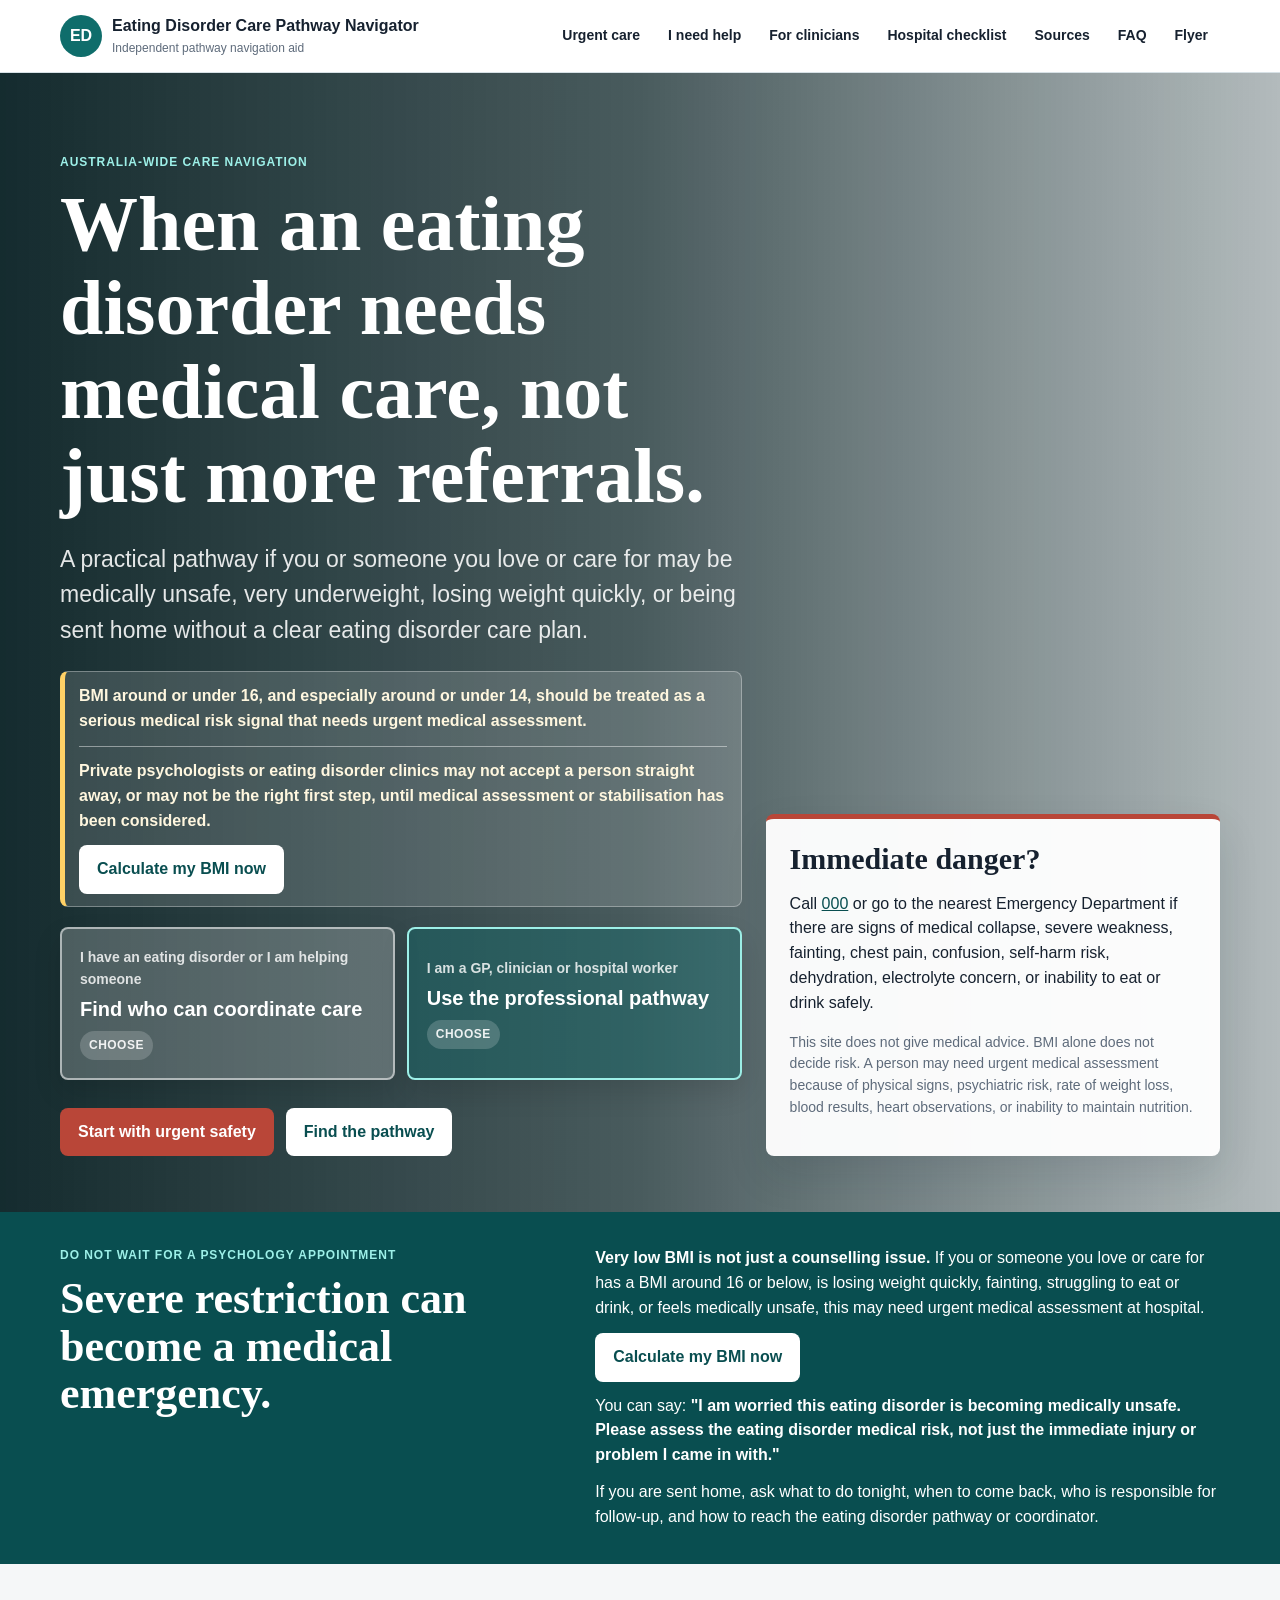
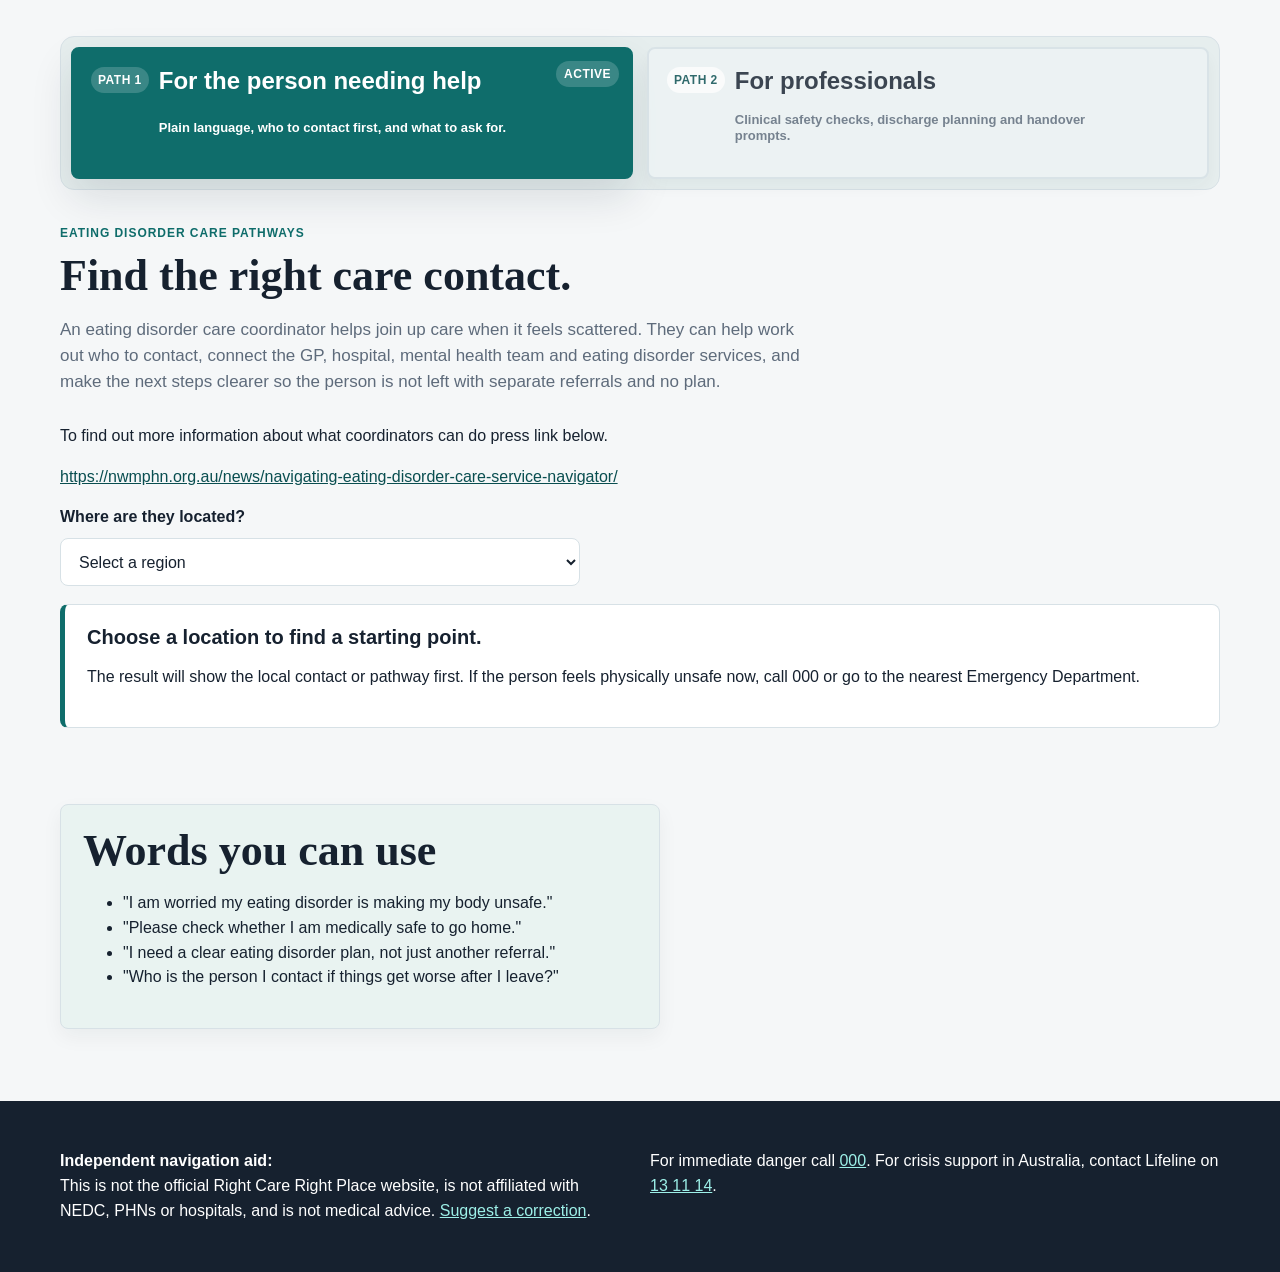
==== index.html @ 2f369f8d "Add coordinator information link" ====
<!doctype html>
<html lang="en-AU">
<head>
  <meta charset="utf-8">
  <meta name="viewport" content="width=device-width, initial-scale=1">
  <title>Eating Disorder Care Pathway Navigator</title>
  <meta name="description" content="Independent Australian pathway navigation for eating disorder presentations where medical or hospital-level assessment may be needed.">
  <link rel="stylesheet" href="styles.css">
</head>
<body>
  <a class="skip-link" href="#main">Skip to content</a>
  <header class="site-header">
    <div class="wrap nav-wrap">
      <a class="brand" href="#top" aria-label="Eating Disorder Care Pathway Navigator home">
        <span class="brand-mark">ED</span>
        <span><strong>Eating Disorder Care Pathway Navigator</strong><small>Independent pathway navigation aid</small></span>
      </a>
      <nav aria-label="Main navigation">
        <a href="#urgent">Urgent care</a>
        <a href="#people-panel">I need help</a>
        <a href="#professionals-panel">For clinicians</a>
        <a href="#hospital">Hospital checklist</a>
        <a href="#sources">Sources</a>
        <a href="faq.html">FAQ</a>
        <a href="flyer.html">Flyer</a>
      </nav>
    </div>
  </header>

  <main id="main">
    <section class="hero" id="top">
      <div class="hero-media" role="img" aria-label="A quiet hospital corridor and care pathway"></div>
      <div class="wrap hero-grid">
        <div class="hero-copy">
          <p class="eyebrow">Australia-wide care navigation</p>
          <h1>When an eating disorder needs medical care, not just more referrals.</h1>
          <p class="lead">A practical pathway if you or someone you love or care for may be medically unsafe, very underweight, losing weight quickly, or being sent home without a clear eating disorder care plan.</p>
          <div class="risk-note">
            <p>BMI around or under 16, and especially around or under 14, should be treated as a serious medical risk signal that needs urgent medical assessment.</p>
            <p class="risk-note-detail">Private psychologists or eating disorder clinics may not accept a person straight away, or may not be the right first step, until medical assessment or stabilisation has been considered.</p>
            <a class="button secondary bmi-button" href="https://www.healthdirect.gov.au/bmi-calculator" target="_blank" rel="noopener noreferrer">Calculate my BMI now</a>
          </div>
          <div class="entry-points" aria-label="Choose your pathway">
            <a class="entry-card" href="#people-panel">
              <span>I have an eating disorder or I am helping someone</span>
              <strong>Find who can coordinate care</strong>
            </a>
            <a class="entry-card clinical" href="#professionals-panel">
              <span>I am a GP, clinician or hospital worker</span>
              <strong>Use the professional pathway</strong>
            </a>
          </div>
          <div class="hero-actions">
            <a class="button danger" href="#urgent">Start with urgent safety</a>
            <a class="button secondary" href="#pathways">Find the pathway</a>
          </div>
        </div>
        <aside class="triage-panel" aria-label="Important safety notice">
          <h2>Immediate danger?</h2>
          <p>Call <a href="tel:000">000</a> or go to the nearest Emergency Department if there are signs of medical collapse, severe weakness, fainting, chest pain, confusion, self-harm risk, dehydration, electrolyte concern, or inability to eat or drink safely.</p>
          <p class="small">This site does not give medical advice. BMI alone does not decide risk. A person may need urgent medical assessment because of physical signs, psychiatric risk, rate of weight loss, blood results, heart observations, or inability to maintain nutrition.</p>
        </aside>
      </div>
    </section>

    <section class="notice-band" id="urgent">
      <div class="wrap notice-grid">
        <div>
          <p class="eyebrow">Do not wait for a psychology appointment</p>
          <h2>Severe restriction can become a medical emergency.</h2>
        </div>
        <div class="notice-list">
          <p><strong>Very low BMI is not just a counselling issue.</strong> If you or someone you love or care for has a BMI around 16 or below, is losing weight quickly, fainting, struggling to eat or drink, or feels medically unsafe, this may need urgent medical assessment at hospital.</p>
          <p><a class="button secondary" href="https://www.healthdirect.gov.au/bmi-calculator" target="_blank" rel="noopener noreferrer">Calculate my BMI now</a></p>
          <p>You can say: <strong>"I am worried this eating disorder is becoming medically unsafe. Please assess the eating disorder medical risk, not just the immediate injury or problem I came in with."</strong></p>
          <p>If you are sent home, ask what to do tonight, when to come back, who is responsible for follow-up, and how to reach the eating disorder pathway or coordinator.</p>
        </div>
      </div>
    </section>

    <section class="section tabbed-care" aria-label="Care pathway views">
      <div class="wrap">
        <div class="care-tabs" role="tablist" aria-label="Care pathway audience">
          <button class="tab-button" id="people-tab" type="button" role="tab" aria-selected="true" aria-controls="people-panel" data-tab-target="people-panel">
            <span>Path 1</span>
            <strong>For the person needing help</strong>
            <small>Plain language, who to contact first, and what to ask for.</small>
          </button>
          <button class="tab-button" id="professionals-tab" type="button" role="tab" aria-selected="false" aria-controls="professionals-panel" data-tab-target="professionals-panel" tabindex="-1">
            <span>Path 2</span>
            <strong>For professionals</strong>
            <small>Clinical safety checks, discharge planning and handover prompts.</small>
          </button>
        </div>

        <div class="tab-panel" id="people-panel" role="tabpanel" aria-labelledby="people-tab">
          <section class="tab-section" id="pathways">
            <div class="section-head">
              <p class="eyebrow">Eating disorder care pathways</p>
              <h2>Find the right care contact.</h2>
              <p>An eating disorder care coordinator helps join up care when it feels scattered. They can help work out who to contact, connect the GP, hospital, mental health team and eating disorder services, and make the next steps clearer so the person is not left with separate referrals and no plan.</p>
            </div>

            <p>To find out more information about what coordinators can do press link below.</p>
            <p><a href="https://nwmphn.org.au/news/navigating-eating-disorder-care-service-navigator/" target="_blank" rel="noopener noreferrer">https://nwmphn.org.au/news/navigating-eating-disorder-care-service-navigator/</a></p>

            <div class="selector" aria-label="Regional pathway selector">
              <label for="region">Where are they located?</label>
              <select id="region">
                <option value="default">Select a region</option>
                <option value="sa">Adelaide PHN / South Australia</option>
                <option value="vic">North Western Melbourne / Victoria</option>
                <option value="nt">Northern Territory: Top End or Central Australia</option>
                <option value="qld">Western Queensland</option>
                <option value="other">Elsewhere in Australia</option>
              </select>
            </div>

            <div class="pathway-card" id="pathwayResult" aria-live="polite">
              <h3>Start with location, then match care intensity.</h3>
              <p>Select a region to show the most relevant official pathway source and escalation prompts.</p>
            </div>

          </section>

          <section class="tab-section">
            <div class="tools-grid people-guidance">
              <article class="tool soft">
                <h2>Words you can use</h2>
                <ul>
                  <li>"I am worried my eating disorder is making my body unsafe."</li>
                  <li>"Please check whether I am medically safe to go home."</li>
                  <li>"I need a clear eating disorder plan, not just another referral."</li>
                  <li>"Who is the person I contact if things get worse after I leave?"</li>
                </ul>
              </article>
            </div>
          </section>
        </div>

        <div class="tab-panel" id="professionals-panel" role="tabpanel" aria-labelledby="professionals-tab" hidden>
          <section class="tab-section professional-steps" aria-labelledby="professional-steps-heading">
            <div class="section-head">
              <p class="eyebrow">Professional pathway</p>
              <h2 id="professional-steps-heading">Four checks before the person leaves care.</h2>
            </div>
            <div class="cards four step-cards">
              <article class="card">
                <span class="step">1</span>
                <h3>Medical safety assessment</h3>
                <p>Assess eating disorder medical risk directly, including observations, weight trajectory, intake, purging, hydration, bloods and ECG where clinically indicated.</p>
              </article>
              <article class="card">
                <span class="step">2</span>
                <h3>Care coordination responsibility</h3>
                <p>Identify the clinician, service or coordinator responsible for the next step, and document how the GP, hospital, mental health and specialist teams connect.</p>
              </article>
              <article class="card">
                <span class="step">3</span>
                <h3>Discharge planning</h3>
                <p>Confirm the written plan covers nutrition, refeeding risk, follow-up timing, responsible contacts and clear return-to-ED instructions.</p>
              </article>
              <article class="card">
                <span class="step">4</span>
                <h3>Professional escalation</h3>
                <p>Escalate through ED, medical registrar, specialist eating disorder service, local RCRP coordinator or senior clinical review if risk is unresolved.</p>
              </article>
            </div>
          </section>

          <section class="tab-section alt" id="hospital">
            <div class="split">
              <div>
                <p class="eyebrow">Clinical safety checklist</p>
                <h2>Before discharge or handover.</h2>
                <p>Use this professional view to check that eating disorder medical risk has been considered, a responsible clinician or service is identified, and the person has clear escalation instructions if they deteriorate.</p>
              </div>
              <div class="checklist">
                <label><input type="checkbox"> Has medical instability from the eating disorder been assessed, not just the presenting injury?</label>
                <label><input type="checkbox"> Were weight history, rate of weight loss, intake, purging, exercise, fainting and hydration discussed?</label>
                <label><input type="checkbox"> Were observations, bloods and ECG considered or completed where clinically indicated?</label>
                <label><input type="checkbox"> Is there a documented plan for nutrition, refeeding risk, supervision and follow-up?</label>
                <label><input type="checkbox"> Who is responsible for follow-up in the next 24-72 hours?</label>
                <label><input type="checkbox"> What symptoms mean return to ED immediately?</label>
              </div>
            </div>
          </section>

          <section class="tab-section">
            <div class="tools-grid">
              <article class="tool">
                <h2>Clinician handover card</h2>
                <p>Copy this into notes, referral forms or discharge planning conversations.</p>
                <button class="copy-button" data-copy-target="handover">Copy handover text</button>
                <pre id="handover">Eating disorder medical risk handover:
- Presenting issue:
- Eating disorder diagnosis/query diagnosis:
- Current weight/BMI if known, plus recent weight loss:
- Current intake/fluid intake:
- Purging/laxatives/diuretics/exercise:
- Fainting, chest pain, weakness, confusion, self-harm risk:
- Observations/bloods/ECG completed:
- Nutrition/refeeding risk considered:
- Discharge plan and return-to-ED instructions:
- Next responsible clinician and appointment date:</pre>
              </article>
            </div>
          </section>

          <section class="tab-section states">
            <div class="section-head">
              <p class="eyebrow">Regional starting points</p>
              <h2>Official Right Care Right Place source links.</h2>
            </div>
            <div class="cards region-list">
              <article class="region">
                <h3>Adelaide PHN</h3>
                <p>Service navigation through Adelaide PHN's Right Care Right Place project and Medicare Mental Health Phone Service pathway.</p>
                <a href="https://adelaidephn.com.au/our-work/programs-directory/right-care-right-place-eating-disorder-care-in-my-community-project">Open Adelaide PHN pathway</a>
              </article>
              <article class="region">
                <h3>North Western Melbourne</h3>
                <p>Eating disorder care navigation and professional support through NWMPHN's Right Care Right Place work.</p>
                <a href="https://nwmphn.org.au/for-primary-care/clinical-support/eating-disorders/">Open NWMPHN pathway</a>
              </article>
              <article class="region">
                <h3>Northern Territory</h3>
                <p>NEDC lists Top End and Central Australia contacts under the NT Right Care Right Place implementation. NT contact: Kelly Mowat, Eating Disorder Coordinator, Anglicare NT.</p>
                <p><a href="mailto:kmowat@anglicarent.org.au">kmowat@anglicarent.org.au</a><br><a href="tel:+61499820563">0499 820 563</a></p>
                <a href="https://nedc.com.au/phn/rcrp">Open NEDC RCRP contacts</a>
              </article>
              <article class="region">
                <h3>Western Queensland</h3>
                <p>NEDC lists Western Queensland PHN and Vital Health as part of the pilot implementation.</p>
                <a href="https://nedc.com.au/phn/rcrp">Open NEDC RCRP contacts</a>
              </article>
            </div>
          </section>

          <section class="tab-section" id="coordinators">
            <div class="section-head">
              <p class="eyebrow">Current contacts</p>
              <h2>Coordinator and project contact details.</h2>
            </div>
            <div class="contact-meta" id="contactMeta">Loading coordinator contacts...</div>
            <div class="cards coordinator-list" id="coordinatorContacts" aria-live="polite"></div>
          </section>

          <section class="tab-section alt" id="sources">
            <div class="section-head">
              <p class="eyebrow">Source base</p>
              <h2>Guided by public Australian eating disorder system resources.</h2>
              <p>These links point to public official sources and local clinical services.</p>
            </div>
            <div class="source-list">
              <a href="https://nedc.com.au/phn/rcrp">NEDC — Right Care Right Place</a>
              <a href="https://nedc.com.au/">NEDC — Stepped System of Care, Service Locator and Get Help links</a>
              <a href="https://insideoutinstitute.org.au/resource-library/guidelines-for-the-admission-of-children-and-young-people-with-an-eating-disorder">InsideOut Institute — admission guideline resource</a>
              <a href="https://adelaidephn.com.au/our-work/programs-directory/right-care-right-place-eating-disorder-care-in-my-community-project">Adelaide PHN — RCRP project</a>
              <a href="https://nwmphn.org.au/for-primary-care/clinical-support/eating-disorders/">North Western Melbourne PHN — eating disorder pathway</a>
            </div>
          </section>
        </div>
      </div>
    </section>

  </main>

  <footer class="site-footer">
    <div class="wrap footer-grid">
      <p><strong>Independent navigation aid:</strong><br>This is not the official Right Care Right Place website, is not affiliated with NEDC, PHNs or hospitals, and is not medical advice. <a href="mailto:jacquigriffin@mobilesolicitor.com.au?subject=Eating%20Disorder%20Care%20Navigator%20correction">Suggest a correction</a>.</p>
      <p>For immediate danger call <a href="tel:000">000</a>. For crisis support in Australia, contact Lifeline on <a href="tel:131114">13 11 14</a>.</p>
    </div>
  </footer>

  <script src="script.js"></script>
</body>
</html>
---- styles.css ----
:root {
  --ink: #16212f;
  --muted: #5e6b7b;
  --bg: #f5f7f8;
  --panel: #ffffff;
  --line: #d7e1e6;
  --teal: #0f6d6b;
  --teal-dark: #094e50;
  --coral: #b94638;
  --amber: #b7791f;
  --blue: #245c88;
  --soft: #e9f3f1;
  --radius: 8px;
  --shadow: 0 18px 42px rgba(20, 36, 48, 0.12);
}

* { box-sizing: border-box; }

html { scroll-behavior: smooth; }

body {
  margin: 0;
  font-family: -apple-system, BlinkMacSystemFont, "Segoe UI", sans-serif;
  background: var(--bg);
  color: var(--ink);
  line-height: 1.55;
  overflow-x: hidden;
}

a { color: var(--teal-dark); }

.skip-link {
  position: absolute;
  left: 12px;
  top: -48px;
  background: var(--ink);
  color: #fff;
  padding: 10px 12px;
  z-index: 50;
}

.skip-link:focus { top: 12px; }

.wrap {
  width: min(1160px, calc(100% - 32px));
  margin: 0 auto;
}

.site-header {
  position: sticky;
  top: 0;
  z-index: 30;
  background: rgba(255, 255, 255, 0.96);
  border-bottom: 1px solid var(--line);
  backdrop-filter: blur(10px);
}

.nav-wrap {
  min-height: 72px;
  display: flex;
  align-items: center;
  justify-content: space-between;
  gap: 20px;
}

.brand {
  display: inline-flex;
  align-items: center;
  gap: 10px;
  text-decoration: none;
  color: var(--ink);
  min-width: 250px;
}

.brand-mark {
  display: grid;
  place-items: center;
  width: 42px;
  height: 42px;
  border-radius: 50%;
  background: var(--teal);
  color: #fff;
  font-weight: 800;
}

.brand small {
  display: block;
  color: var(--muted);
  font-size: 12px;
}

nav {
  display: flex;
  align-items: center;
  gap: 4px;
  overflow-x: auto;
  white-space: nowrap;
}

nav a {
  text-decoration: none;
  color: var(--ink);
  padding: 10px 12px;
  border-radius: var(--radius);
  font-weight: 650;
  font-size: 14px;
}

nav a:hover { background: var(--soft); }

.hero {
  position: relative;
  min-height: calc(100vh - 72px);
  display: grid;
  align-items: end;
  overflow: hidden;
  color: #fff;
}

.hero-media {
  position: absolute;
  inset: 0;
  background:
    linear-gradient(90deg, rgba(7, 31, 34, 0.94), rgba(7, 31, 34, 0.72), rgba(7, 31, 34, 0.28)),
    url("https://images.unsplash.com/photo-1519494026892-80bbd2d6fd0d?auto=format&fit=crop&w=1800&q=80") center/cover;
}

.hero-grid {
  position: relative;
  display: grid;
  grid-template-columns: minmax(0, 1.2fr) minmax(300px, 0.8fr);
  gap: 24px;
  align-items: end;
  padding: 80px 0 56px;
}

.hero-copy {
  max-width: 760px;
  min-width: 0;
}

.eyebrow {
  margin: 0 0 10px;
  text-transform: uppercase;
  letter-spacing: .08em;
  font-size: 12px;
  font-weight: 850;
  color: var(--teal);
}

.hero .eyebrow { color: #9df0e8; }

h1, h2, h3 { line-height: 1.08; margin: 0; }

h1 {
  font-family: Georgia, "Times New Roman", serif;
  font-size: clamp(42px, 7vw, 78px);
  max-width: 900px;
  overflow-wrap: break-word;
}

h2 {
  font-family: Georgia, "Times New Roman", serif;
  font-size: clamp(28px, 4vw, 44px);
}

h3 { font-size: 20px; }

.lead {
  font-size: clamp(18px, 2.2vw, 23px);
  color: rgba(255, 255, 255, 0.88);
  max-width: 780px;
}

.independence-note {
  max-width: 760px;
  margin: 14px 0 0;
  padding: 12px 14px;
  border: 1px solid rgba(255, 255, 255, 0.34);
  border-radius: var(--radius);
  background: rgba(255, 255, 255, 0.12);
  color: rgba(255, 255, 255, 0.92);
  font-size: 15px;
}

.independence-note strong {
  color: #fff;
}

.risk-note {
  display: grid;
  gap: 12px;
  width: 100%;
  max-width: 720px;
  margin: 4px 0 0;
  padding: 12px 14px;
  background: rgba(255, 255, 255, 0.14);
  border: 1px solid rgba(255, 255, 255, 0.32);
  border-left: 5px solid #ffd166;
  border-radius: var(--radius);
  color: #fff7df;
  font-weight: 750;
}

.risk-note p {
  margin: 0;
}

.risk-note-detail {
  padding-top: 12px;
  border-top: 1px solid rgba(255, 255, 255, 0.44);
}

.risk-note .bmi-button {
  justify-self: start;
}

.entry-points {
  display: grid;
  grid-template-columns: repeat(2, minmax(0, 1fr));
  gap: 12px;
  width: min(760px, 100%);
  margin-top: 20px;
}

.entry-card {
  display: grid;
  gap: 7px;
  min-height: 118px;
  align-content: center;
  padding: 18px;
  border-radius: var(--radius);
  border: 2px solid rgba(255, 255, 255, 0.54);
  background: rgba(255, 255, 255, 0.22);
  color: #fff;
  text-decoration: none;
  box-shadow: 0 12px 28px rgba(0, 0, 0, 0.12);
}

.entry-card:hover,
.entry-card:focus-visible {
  background: rgba(255, 255, 255, 0.24);
  outline: 2px solid #9df0e8;
  outline-offset: 2px;
}

.entry-card span {
  color: rgba(255, 255, 255, 0.82);
  font-size: 14px;
  font-weight: 750;
}

.entry-card strong {
  font-size: 20px;
  line-height: 1.12;
}

.entry-card.clinical {
  border-color: #9df0e8;
  background: rgba(15, 109, 107, 0.42);
}

.entry-card::after {
  content: "Choose";
  justify-self: start;
  margin-top: 4px;
  padding: 5px 9px;
  border-radius: 999px;
  background: rgba(255, 255, 255, 0.18);
  color: rgba(255, 255, 255, 0.9);
  font-size: 12px;
  font-weight: 900;
  text-transform: uppercase;
  letter-spacing: .04em;
}

.hero-actions {
  display: flex;
  flex-wrap: wrap;
  gap: 12px;
  margin-top: 28px;
}

.button, button {
  min-height: 46px;
  display: inline-flex;
  align-items: center;
  justify-content: center;
  border: 0;
  border-radius: var(--radius);
  padding: 12px 18px;
  text-decoration: none;
  font: inherit;
  font-weight: 800;
  cursor: pointer;
}

.button.danger { background: var(--coral); color: #fff; }
.button.secondary { background: #fff; color: var(--teal-dark); }

.triage-panel {
  background: rgba(255, 255, 255, 0.96);
  color: var(--ink);
  border-radius: var(--radius);
  box-shadow: var(--shadow);
  padding: 24px;
  border-top: 5px solid var(--coral);
  min-width: 0;
}

.triage-panel h2 { font-size: 30px; }
.triage-panel .small { font-size: 14px; color: var(--muted); }

.notice-band {
  background: var(--teal-dark);
  color: #fff;
  padding: 34px 0;
}

.notice-grid {
  display: grid;
  grid-template-columns: .9fr 1.1fr;
  gap: 24px;
  align-items: start;
}

.notice-band .eyebrow { color: #9df0e8; }
.notice-list { display: grid; gap: 12px; }
.notice-list p { margin: 0; }

.section { padding: 72px 0; }
.section.alt { background: #fff; }

.campaign-page .campaign-hero {
  background: var(--panel);
  border-bottom: 1px solid var(--line);
  padding-top: 92px;
}

.campaign-page .campaign-hero h1 {
  color: var(--ink);
  max-width: 780px;
}

.campaign-page .campaign-hero .lead {
  color: var(--muted);
  max-width: 760px;
}

.summary-strip {
  display: grid;
  grid-template-columns: repeat(4, minmax(0, 1fr));
  gap: 10px;
  margin-top: 28px;
}

.summary-strip span {
  display: block;
  min-height: 54px;
  padding: 14px;
  border: 1px solid var(--line);
  border-radius: var(--radius);
  background: var(--soft);
  color: var(--teal-dark);
  font-weight: 800;
}

.two-column {
  display: grid;
  grid-template-columns: repeat(2, minmax(0, 1fr));
  gap: 18px;
  align-items: start;
}

.cards.three {
  grid-template-columns: repeat(3, minmax(0, 1fr));
}

.timeline-grid {
  display: grid;
  grid-template-columns: repeat(2, minmax(0, 1fr));
  gap: 18px;
}

.copy-block p {
  margin: 12px 0;
}

.faq-list {
  display: grid;
  gap: 18px;
}

.flyer-page {
  background: #e7edf0;
  padding: 22px;
}

.flyer-sheet {
  display: grid;
  grid-template-columns: minmax(0, 1fr) 280px;
  gap: 28px;
  width: min(960px, 100%);
  min-height: calc(100vh - 44px);
  margin: 0 auto;
  padding: 44px;
  background: #fff;
  border: 1px solid var(--line);
  box-shadow: var(--shadow);
}

.flyer-copy h1 {
  color: var(--ink);
  font-size: clamp(34px, 5vw, 56px);
}

.flyer-copy p,
.flyer-copy li {
  font-size: 20px;
}

.flyer-qr {
  align-self: start;
  display: grid;
  justify-items: center;
  gap: 12px;
  padding: 22px;
  border: 1px solid var(--line);
  border-radius: var(--radius);
  background: var(--soft);
  text-align: center;
}

.flyer-qr img {
  width: 220px;
  height: 220px;
  background: #fff;
  padding: 8px;
  border: 1px solid var(--line);
}

.flyer-qr p,
.flyer-qr strong {
  margin: 0;
  overflow-wrap: anywhere;
}

.flyer-qr .small {
  font-size: 13px;
}

blockquote {
  margin: 18px 0 0;
  padding: 16px 18px;
  border-left: 4px solid var(--teal);
  background: var(--soft);
  color: var(--teal-dark);
  font-family: Georgia, "Times New Roman", serif;
  font-size: 22px;
  line-height: 1.25;
}

.section-head {
  max-width: 760px;
  margin-bottom: 28px;
}

.section-head p:not(.eyebrow) { color: var(--muted); font-size: 17px; }

.tabbed-care {
  background: var(--bg);
}

.care-tabs {
  display: grid;
  grid-template-columns: repeat(2, minmax(0, 1fr));
  gap: 14px;
  margin: 0 0 34px;
  padding: 10px;
  background: #e6eeee;
  border: 1px solid var(--line);
  border-radius: calc(var(--radius) + 6px);
}

.tab-button {
  display: grid;
  grid-template-columns: auto minmax(0, 1fr);
  gap: 3px 10px;
  min-height: 132px;
  justify-content: flex-start;
  align-items: start;
  border: 2px solid var(--line);
  background: #eef4f5;
  color: var(--muted);
  text-align: left;
  box-shadow: 0 8px 20px rgba(20, 36, 48, 0.05);
  position: relative;
  opacity: .82;
  padding: 18px 82px 18px 18px;
}

.tab-button > span {
  grid-row: span 2;
  align-self: start;
  padding: 4px 7px;
  border-radius: 999px;
  background: #fff;
  color: var(--teal-dark);
  font-size: 12px;
  font-weight: 900;
  text-transform: uppercase;
  letter-spacing: .04em;
}

.tab-button > strong {
  color: var(--ink);
  font-size: clamp(18px, 3.8vw, 24px);
  line-height: 1.15;
}

.tab-button > small {
  color: var(--muted);
  font-size: 13px;
  line-height: 1.25;
}

.tab-button:hover,
.tab-button:focus-visible {
  border-color: var(--teal);
  background: var(--soft);
  outline: none;
}

.tab-button[aria-selected="true"] {
  border-color: var(--teal);
  background: var(--teal);
  color: #fff;
  box-shadow: var(--shadow);
  opacity: 1;
}

.tab-button[aria-selected="true"] > span {
  background: rgba(255, 255, 255, 0.18);
  color: #fff;
}

.tab-button[aria-selected="true"] > strong,
.tab-button[aria-selected="true"] > small {
  color: #fff;
}

.tab-button[aria-selected="true"]::after {
  content: "Active";
  position: absolute;
  top: 12px;
  right: 12px;
  padding: 4px 8px;
  border-radius: 999px;
  background: rgba(255, 255, 255, 0.18);
  color: #fff;
  font-size: 12px;
  font-weight: 900;
  text-transform: uppercase;
  letter-spacing: .04em;
}

.tab-panel[hidden] {
  display: none;
}

.tab-section {
  padding: 0 0 44px;
}

.tab-section + .tab-section {
  padding-top: 8px;
}

.tab-section:last-child {
  padding-bottom: 0;
}

.tab-section.alt {
  background: transparent;
}

.people-guidance {
  grid-template-columns: minmax(0, 1fr);
}

.selector {
  display: grid;
  gap: 8px;
  max-width: 520px;
  margin-bottom: 18px;
}

.selector label { font-weight: 800; }

select {
  min-height: 48px;
  border-radius: var(--radius);
  border: 1px solid var(--line);
  padding: 0 14px;
  font: inherit;
  background: #fff;
  color: var(--ink);
}

.pathway-card {
  background: var(--panel);
  border: 1px solid var(--line);
  border-left: 5px solid var(--teal);
  border-radius: var(--radius);
  padding: 22px;
  margin-bottom: 24px;
}

.selected-coordinators {
  display: grid;
  gap: 8px;
  margin: 14px 0 16px;
  padding: 14px 16px;
  background: var(--soft);
  border-radius: var(--radius);
}

.selected-coordinators p {
  margin: 0;
  color: var(--teal-dark);
  font-weight: 900;
}

.selected-coordinators ul {
  display: grid;
  gap: 6px;
  margin: 0;
  padding: 0;
  list-style: none;
}

.selected-coordinators li {
  display: flex;
  flex-wrap: wrap;
  gap: 6px;
  align-items: baseline;
}

.selected-coordinators span {
  color: var(--muted);
}

.cards {
  display: grid;
  grid-template-columns: repeat(2, minmax(0, 1fr));
  gap: 16px;
}

.cards.four {
  grid-template-columns: repeat(4, minmax(0, 1fr));
}

.card, .region, .tool {
  background: var(--panel);
  border: 1px solid var(--line);
  border-radius: var(--radius);
  padding: 22px;
  box-shadow: 0 8px 20px rgba(20, 36, 48, 0.05);
}

.professional-steps {
  padding-bottom: 30px;
}

.step-cards .card {
  border-top: 4px solid var(--teal);
}

.step {
  display: grid;
  place-items: center;
  width: 34px;
  height: 34px;
  border-radius: 50%;
  background: var(--soft);
  color: var(--teal-dark);
  font-weight: 900;
  margin-bottom: 16px;
}

.split {
  display: grid;
  grid-template-columns: .82fr 1.18fr;
  gap: 30px;
}

.checklist {
  display: grid;
  gap: 10px;
}

.checklist label {
  display: grid;
  grid-template-columns: 24px 1fr;
  gap: 10px;
  align-items: start;
  background: var(--bg);
  border: 1px solid var(--line);
  border-radius: var(--radius);
  padding: 14px;
}

input[type="checkbox"] {
  width: 18px;
  height: 18px;
  margin-top: 4px;
  accent-color: var(--teal);
}

.tools-grid {
  display: grid;
  grid-template-columns: minmax(0, 1.05fr) minmax(300px, .95fr);
  gap: 18px;
}

.tool.soft { background: var(--soft); }

.copy-button {
  background: var(--teal);
  color: #fff;
  margin: 12px 0;
}

pre {
  margin: 0;
  overflow-x: auto;
  white-space: pre-wrap;
  background: #102a34;
  color: #e8fffb;
  padding: 16px;
  border-radius: var(--radius);
  font-size: 14px;
}

.region-list {
  grid-template-columns: repeat(4, minmax(0, 1fr));
}

.coordinator-list {
  grid-template-columns: repeat(3, minmax(0, 1fr));
}

.contact-meta {
  color: var(--muted);
  font-weight: 700;
  margin: -8px 0 18px;
}

.contact-region {
  margin: 0 0 10px;
  color: var(--teal);
  font-weight: 900;
  text-transform: uppercase;
  font-size: 12px;
  letter-spacing: .06em;
}

.contact-role {
  margin: 8px 0 0;
  color: var(--muted);
  font-weight: 750;
}

.contact-links {
  display: grid;
  gap: 6px;
  margin: 14px 0;
  overflow-wrap: anywhere;
}

.contact-notes,
.contact-source {
  color: var(--muted);
  font-size: 14px;
}

.region a, .source-list a {
  font-weight: 800;
}

.source-list {
  display: grid;
  grid-template-columns: repeat(2, minmax(0, 1fr));
  gap: 12px;
}

.source-list a {
  background: #fff;
  border: 1px solid var(--line);
  border-radius: var(--radius);
  padding: 16px;
  text-decoration: none;
}

.site-footer {
  background: var(--ink);
  color: #fff;
  padding: 32px 0;
}

.site-footer a { color: #9df0e8; }

.footer-grid {
  display: grid;
  grid-template-columns: 1fr 1fr;
  gap: 20px;
}

@media (max-width: 980px) {
  .hero-grid,
  .notice-grid,
  .two-column,
  .split,
  .tools-grid,
  .footer-grid {
    grid-template-columns: 1fr;
  }

  .cards.four,
  .cards.three,
  .timeline-grid,
  .summary-strip,
  .flyer-sheet,
  .region-list,
  .coordinator-list {
    grid-template-columns: repeat(2, minmax(0, 1fr));
  }
}

@media (max-width: 720px) {
  .wrap { width: min(calc(100% - 24px), 1160px); }
  .hero-copy,
  .hero-copy .lead,
  .risk-note,
  .triage-panel {
    max-width: 100%;
  }
  .nav-wrap { align-items: flex-start; flex-direction: column; padding: 12px 0; }
  .brand { min-width: 0; }
  nav {
    width: 100%;
    padding-bottom: 2px;
    flex-wrap: wrap;
    white-space: normal;
  }
  nav a { padding: 8px 10px; }
  .hero { min-height: auto; }
  .hero-grid { padding: 58px 0 28px; }
  h1 { font-size: 38px; }
  .lead { font-size: 17px; }
  .entry-points { grid-template-columns: 1fr; }
  .entry-card {
    min-height: 128px;
    padding: 20px;
    border-color: rgba(255, 255, 255, 0.58);
    background: rgba(255, 255, 255, 0.2);
  }
  .entry-card span { font-size: 15px; }
  .entry-card strong { font-size: 22px; }
  .hero-actions .button { flex: 1 1 100%; }
  .triage-panel { padding: 18px; }
  .section { padding: 48px 0; }
  .care-tabs { grid-template-columns: 1fr; }
  .tab-button {
    min-height: 64px;
    padding: 14px 78px 14px 16px;
  }
  .cards,
  .cards.four,
  .cards.three,
  .timeline-grid,
  .summary-strip,
  .flyer-sheet,
  .region-list,
  .coordinator-list,
  .source-list {
    grid-template-columns: 1fr;
  }

  .flyer-page {
    padding: 0;
  }

  .flyer-sheet {
    min-height: 100vh;
    padding: 24px;
  }
}

@media print {
  .flyer-page {
    background: #fff;
    padding: 0;
  }

  .flyer-sheet {
    width: 100%;
    min-height: auto;
    box-shadow: none;
    border: 0;
  }
}
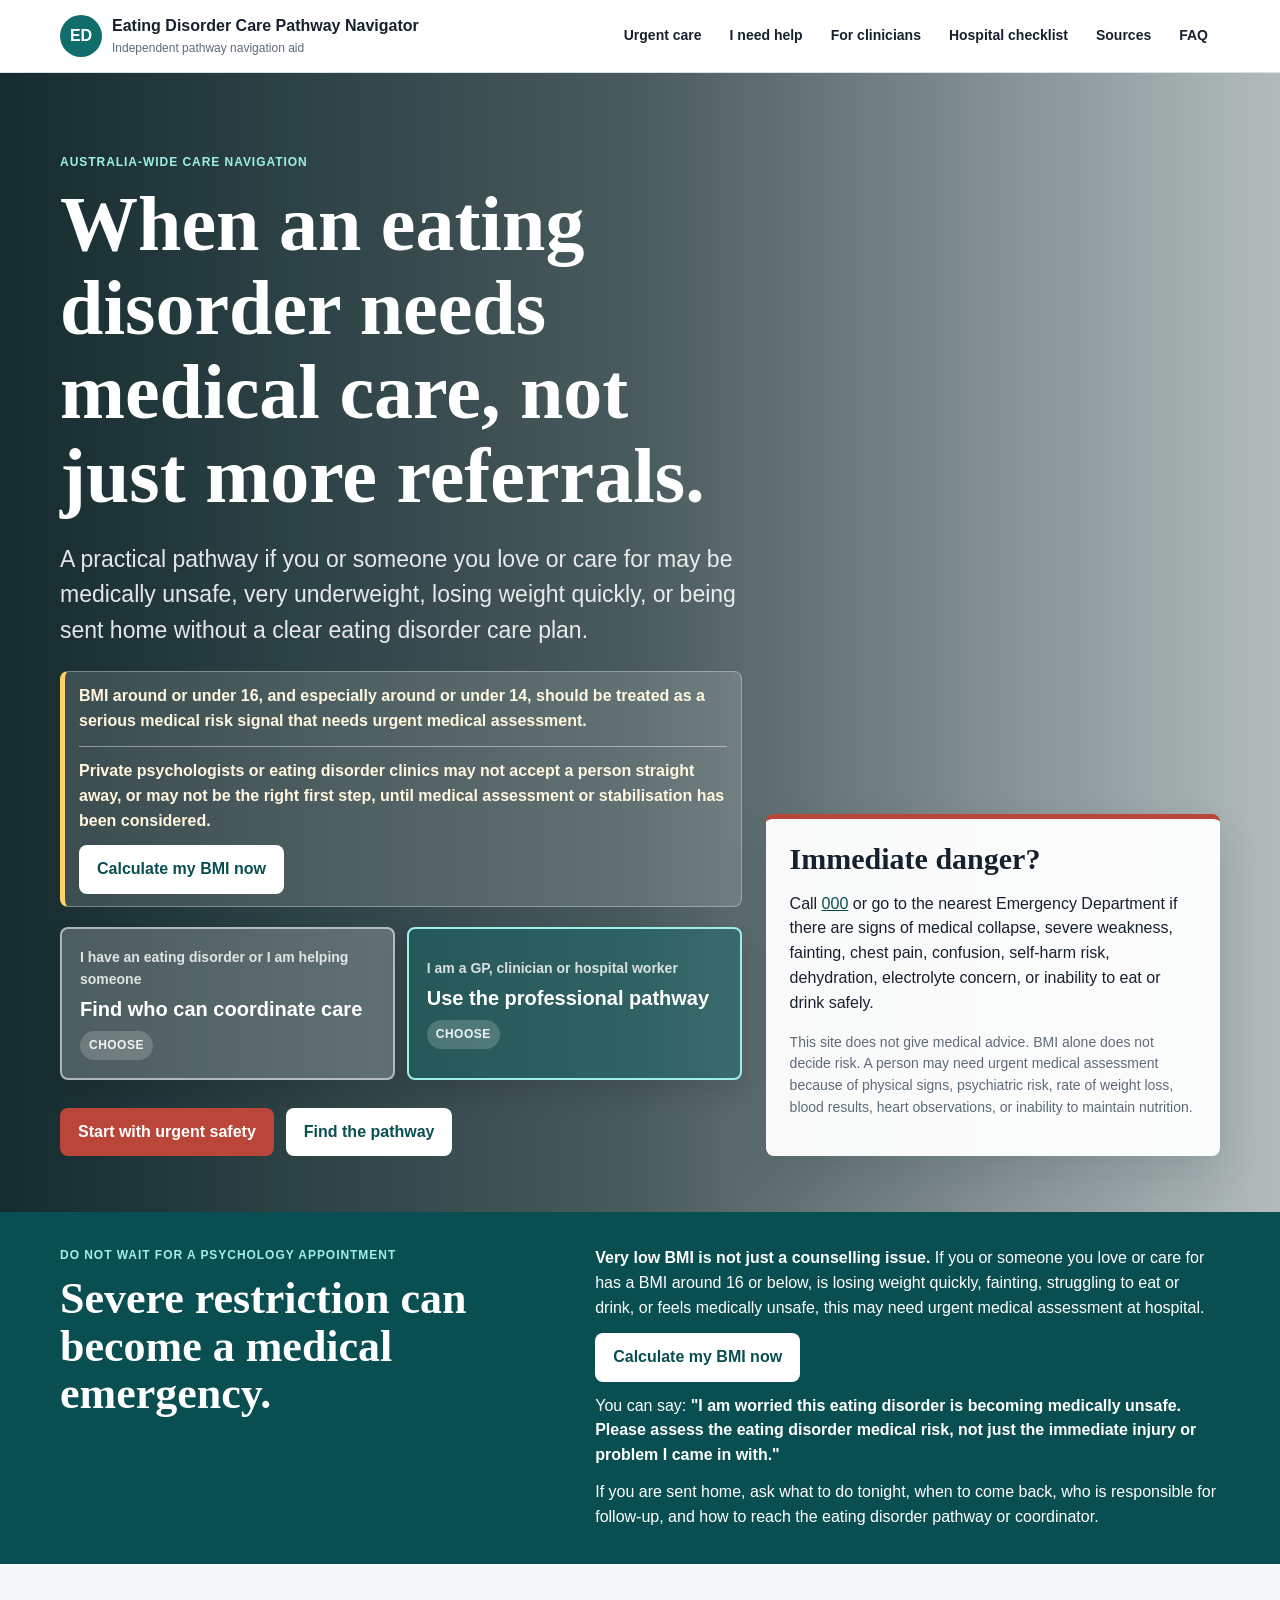
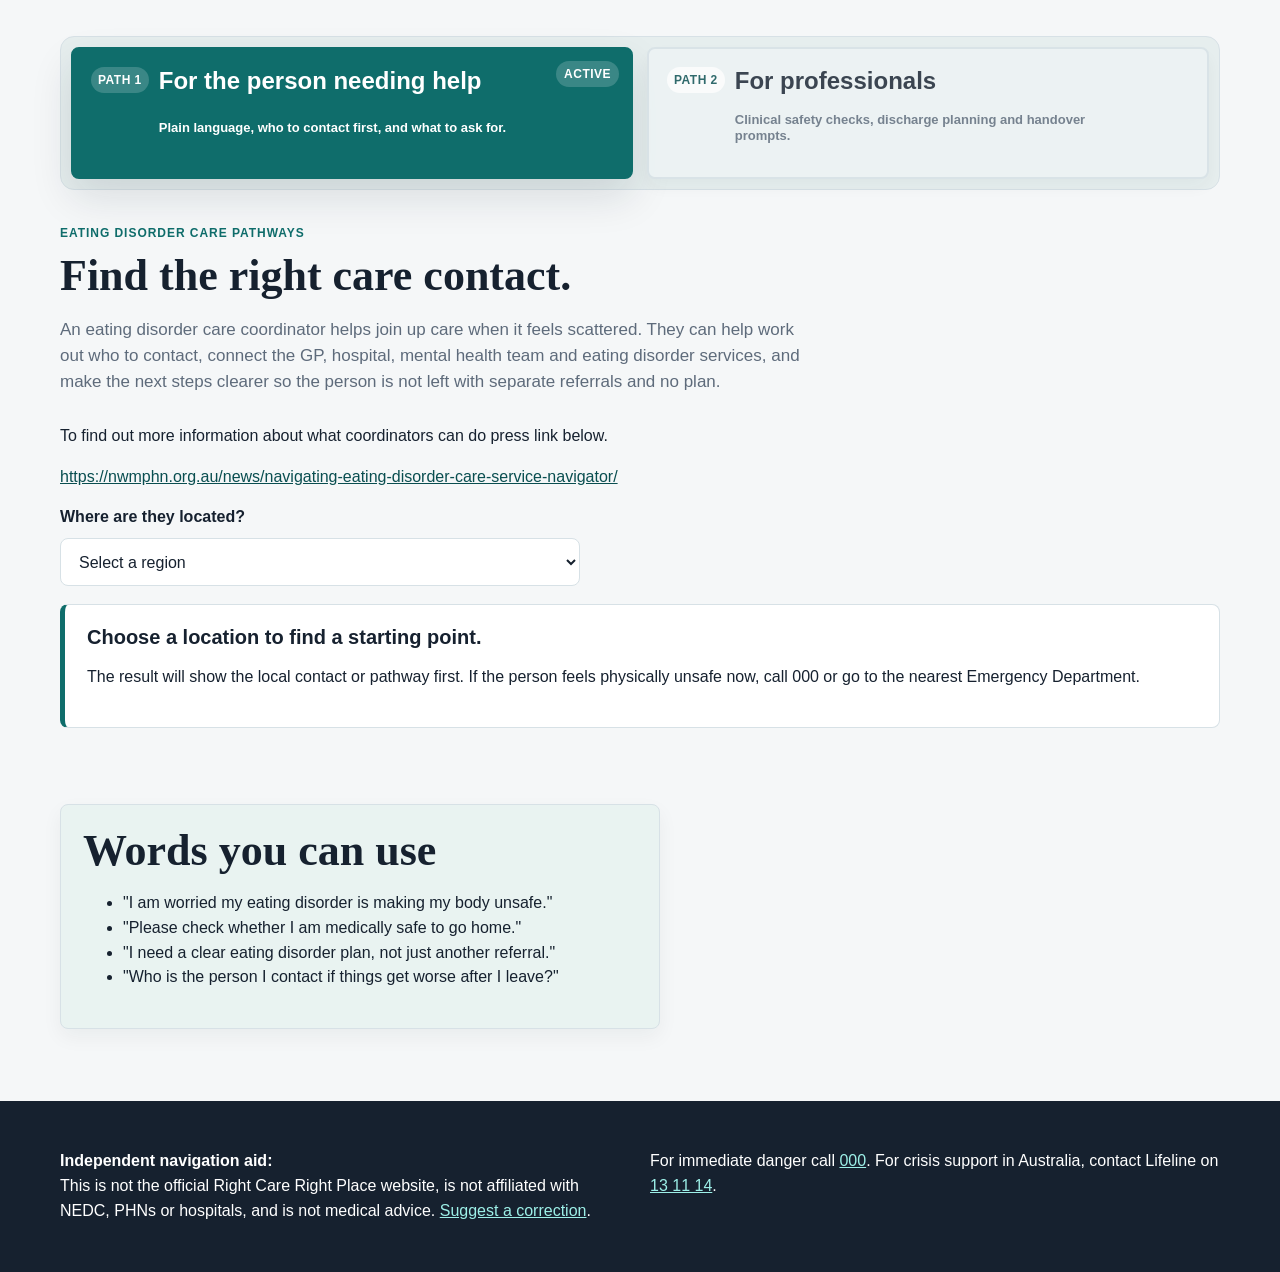
==== commit e7757d66: "Remove flyer navigation link" ====
--- a/index.html
+++ b/index.html
@@ -22,7 +22,6 @@
         <a href="#hospital">Hospital checklist</a>
         <a href="#sources">Sources</a>
         <a href="faq.html">FAQ</a>
-        <a href="flyer.html">Flyer</a>
       </nav>
     </div>
   </header>
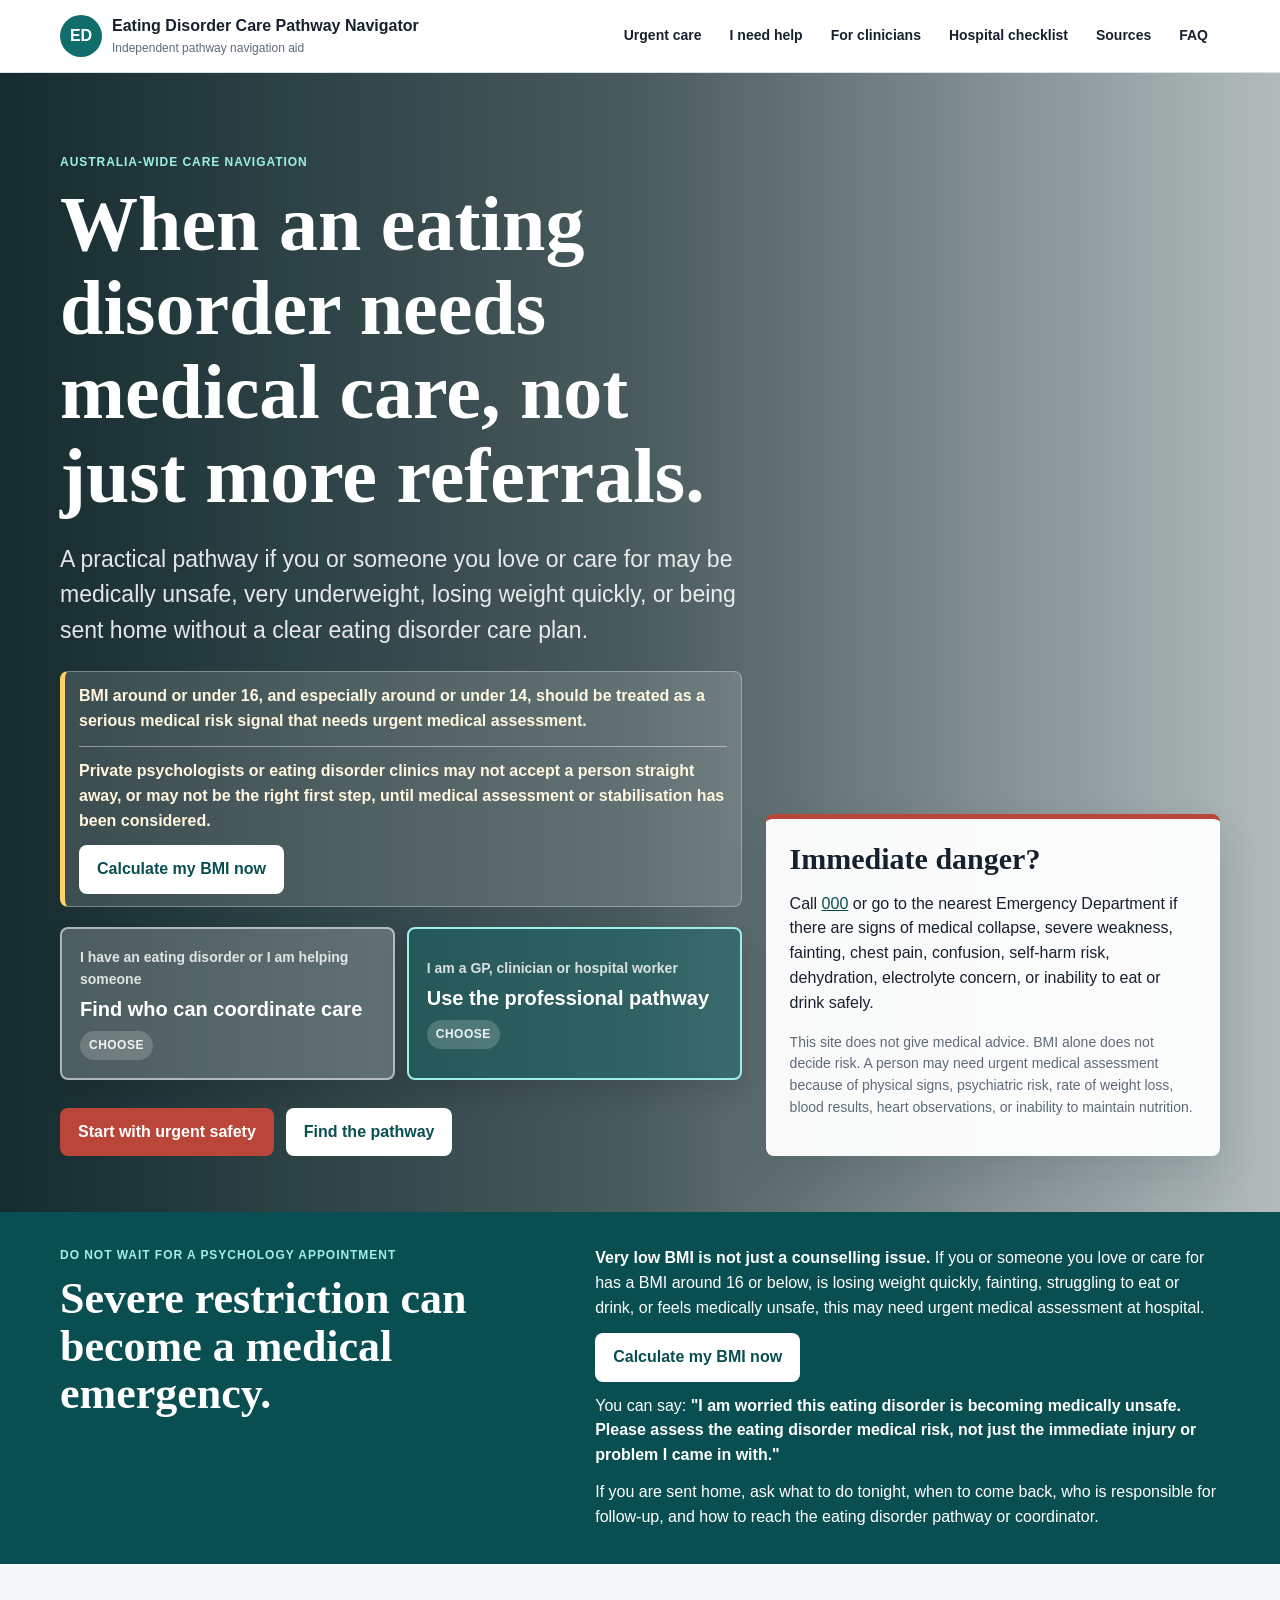
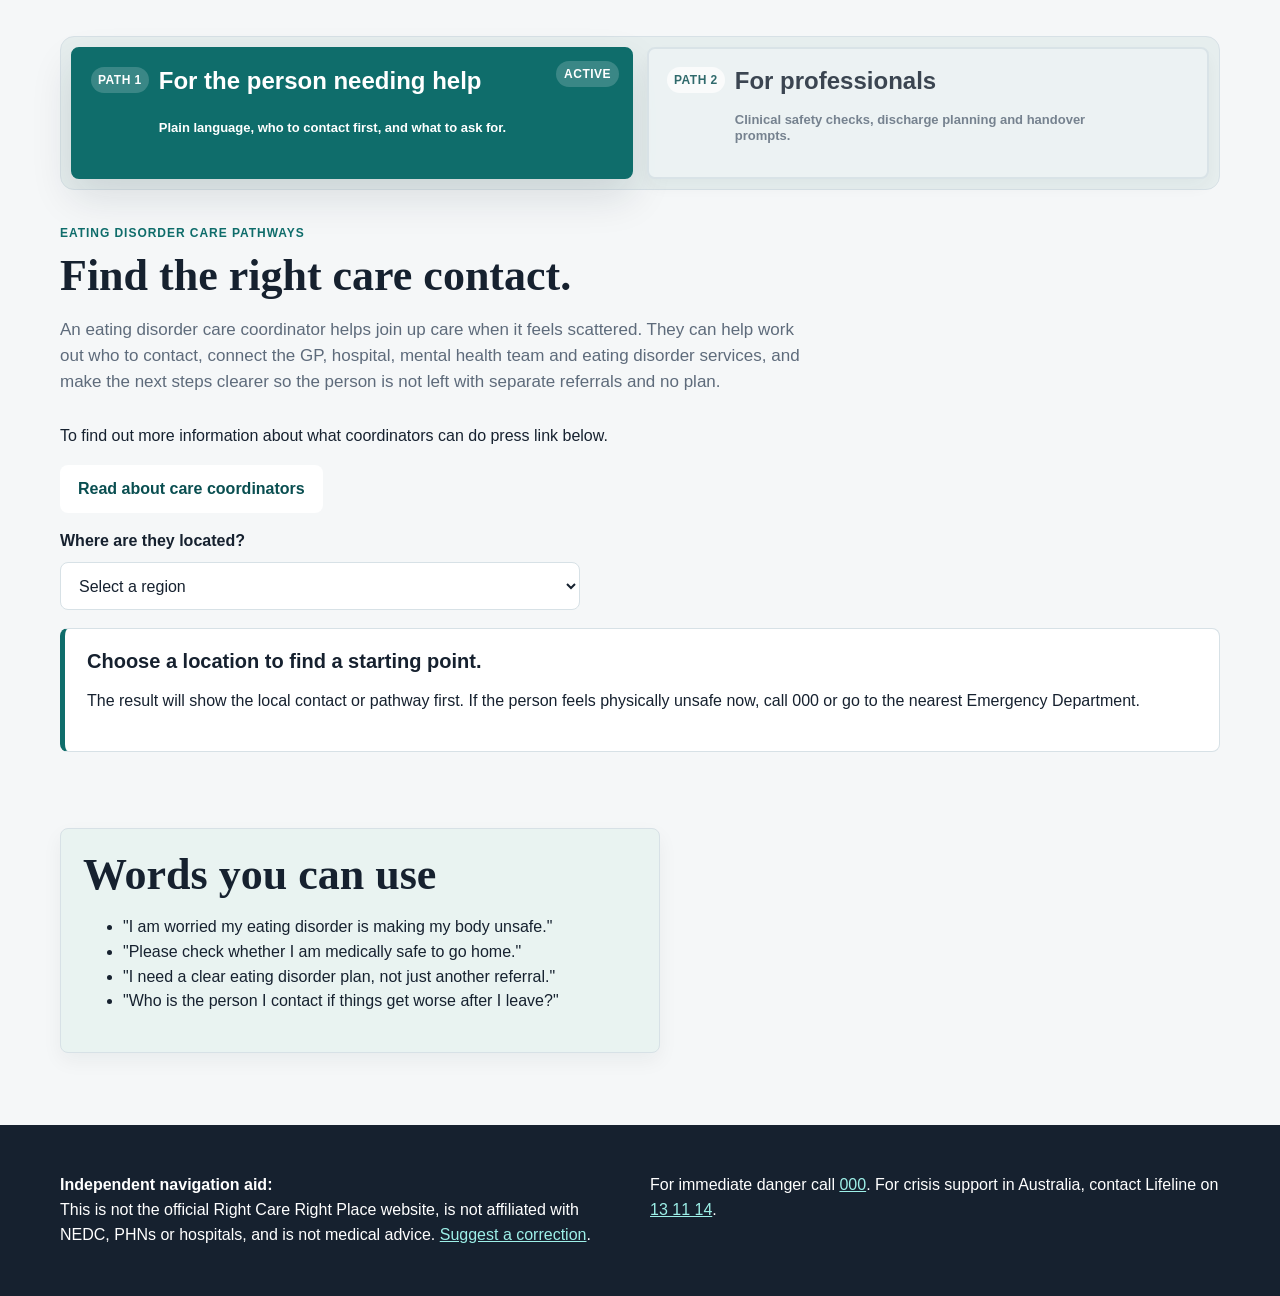
==== commit e29824b8: "Make coordinator article link a button" ====
--- a/index.html
+++ b/index.html
@@ -101,7 +101,7 @@
             </div>
 
             <p>To find out more information about what coordinators can do press link below.</p>
-            <p><a href="https://nwmphn.org.au/news/navigating-eating-disorder-care-service-navigator/" target="_blank" rel="noopener noreferrer">https://nwmphn.org.au/news/navigating-eating-disorder-care-service-navigator/</a></p>
+            <p><a class="button secondary" href="https://nwmphn.org.au/news/navigating-eating-disorder-care-service-navigator/" target="_blank" rel="noopener noreferrer">Read about care coordinators</a></p>
 
             <div class="selector" aria-label="Regional pathway selector">
               <label for="region">Where are they located?</label>
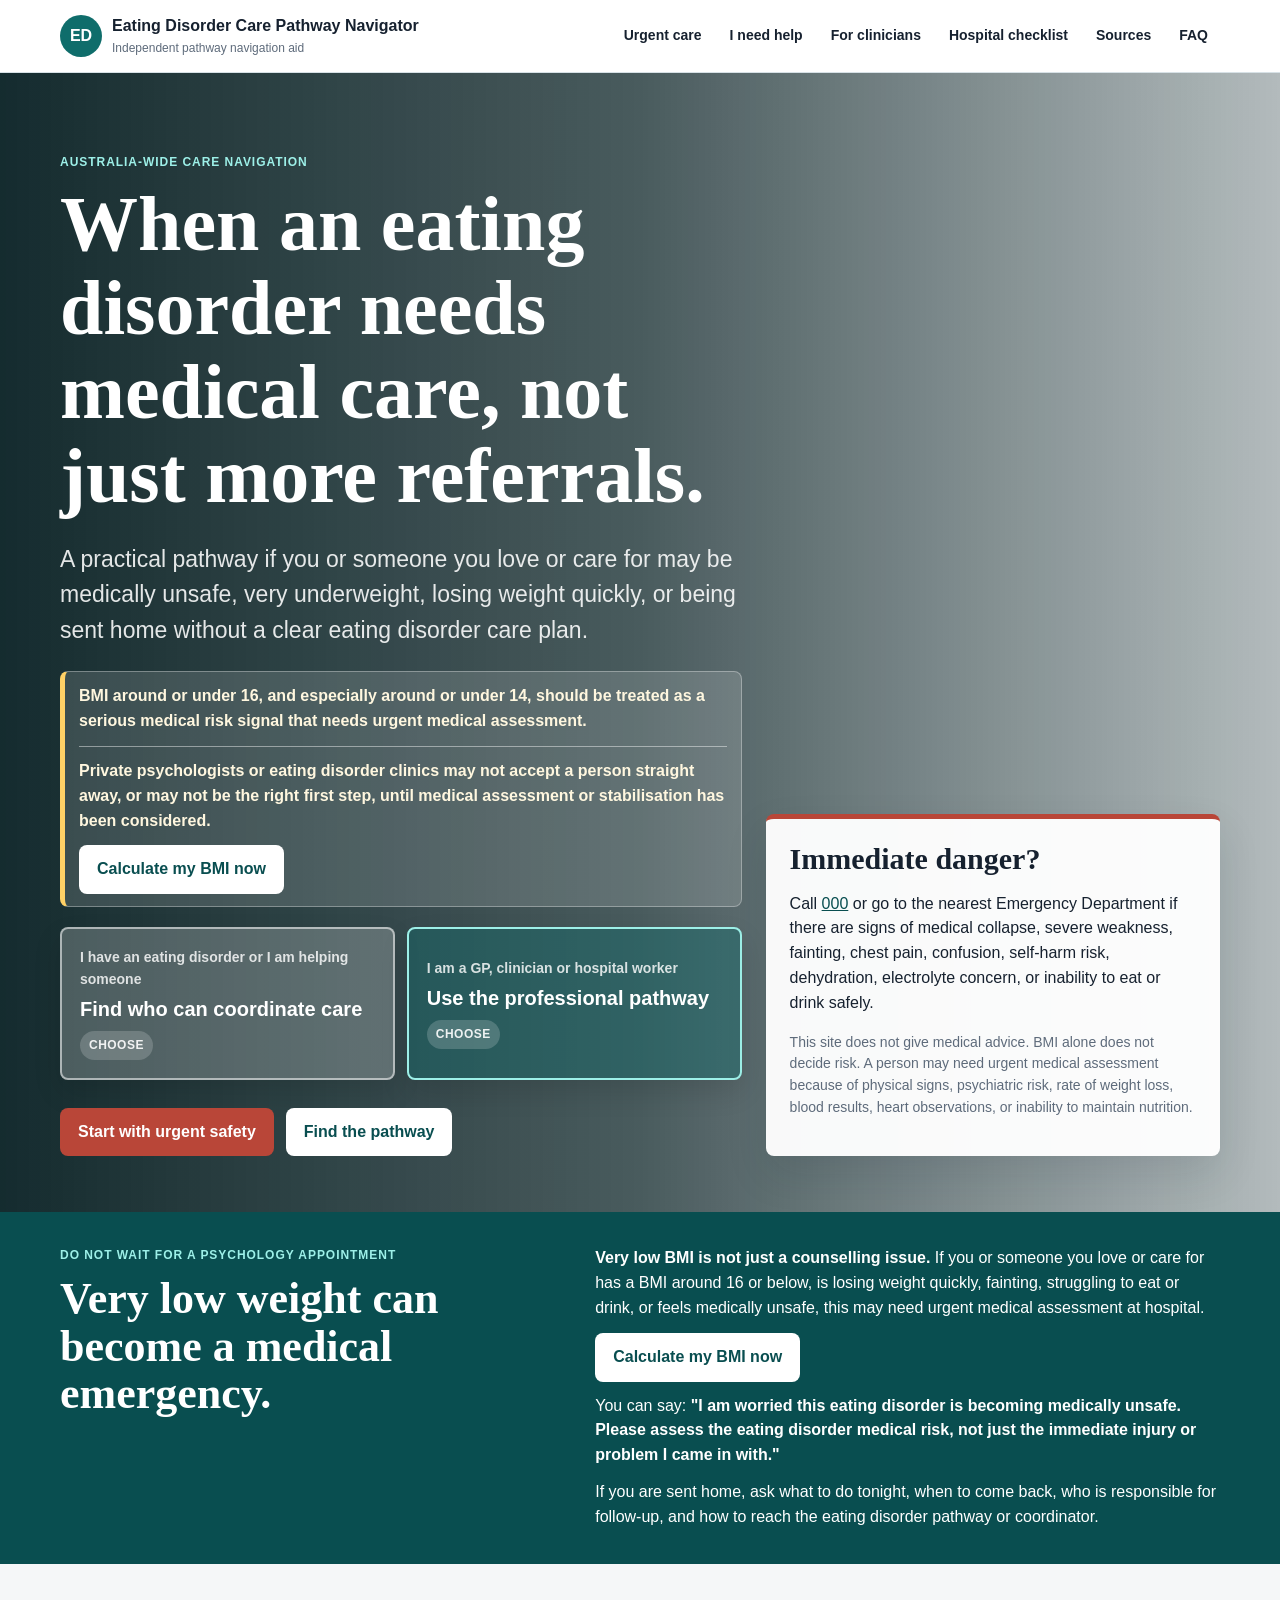
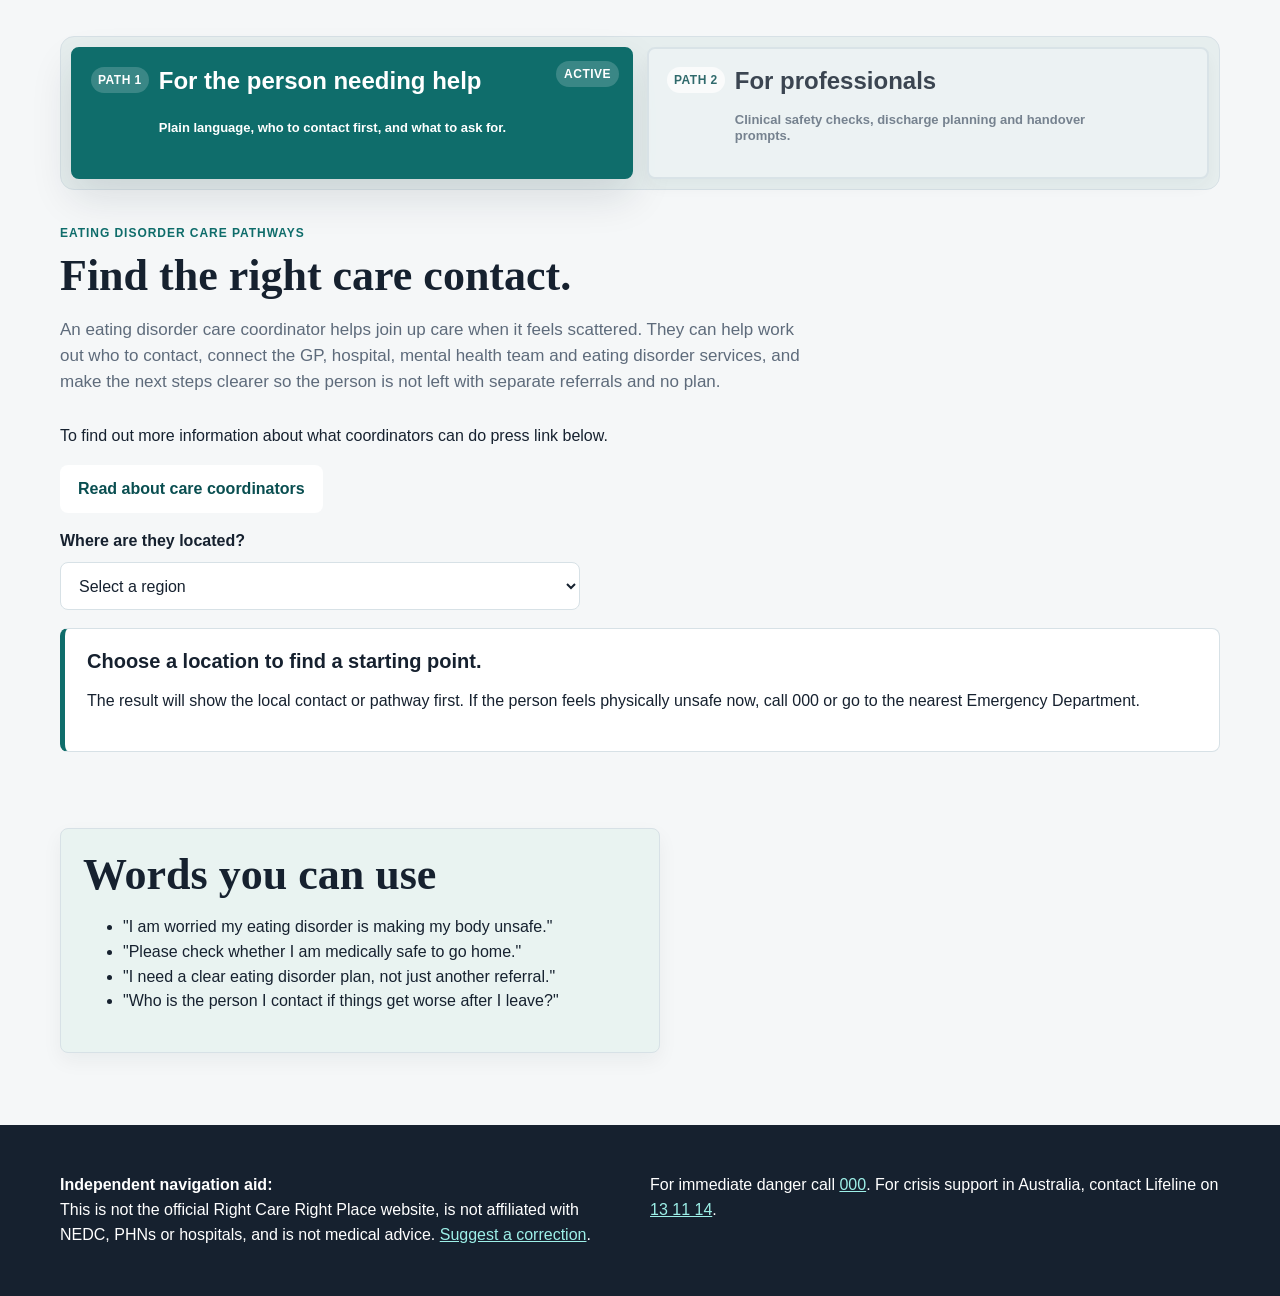
==== commit ee67dae7: "Improve urgent care heading wording" ====
--- a/index.html
+++ b/index.html
@@ -66,7 +66,7 @@
       <div class="wrap notice-grid">
         <div>
           <p class="eyebrow">Do not wait for a psychology appointment</p>
-          <h2>Severe restriction can become a medical emergency.</h2>
+          <h2>Very low weight can become a medical emergency.</h2>
         </div>
         <div class="notice-list">
           <p><strong>Very low BMI is not just a counselling issue.</strong> If you or someone you love or care for has a BMI around 16 or below, is losing weight quickly, fainting, struggling to eat or drink, or feels medically unsafe, this may need urgent medical assessment at hospital.</p>
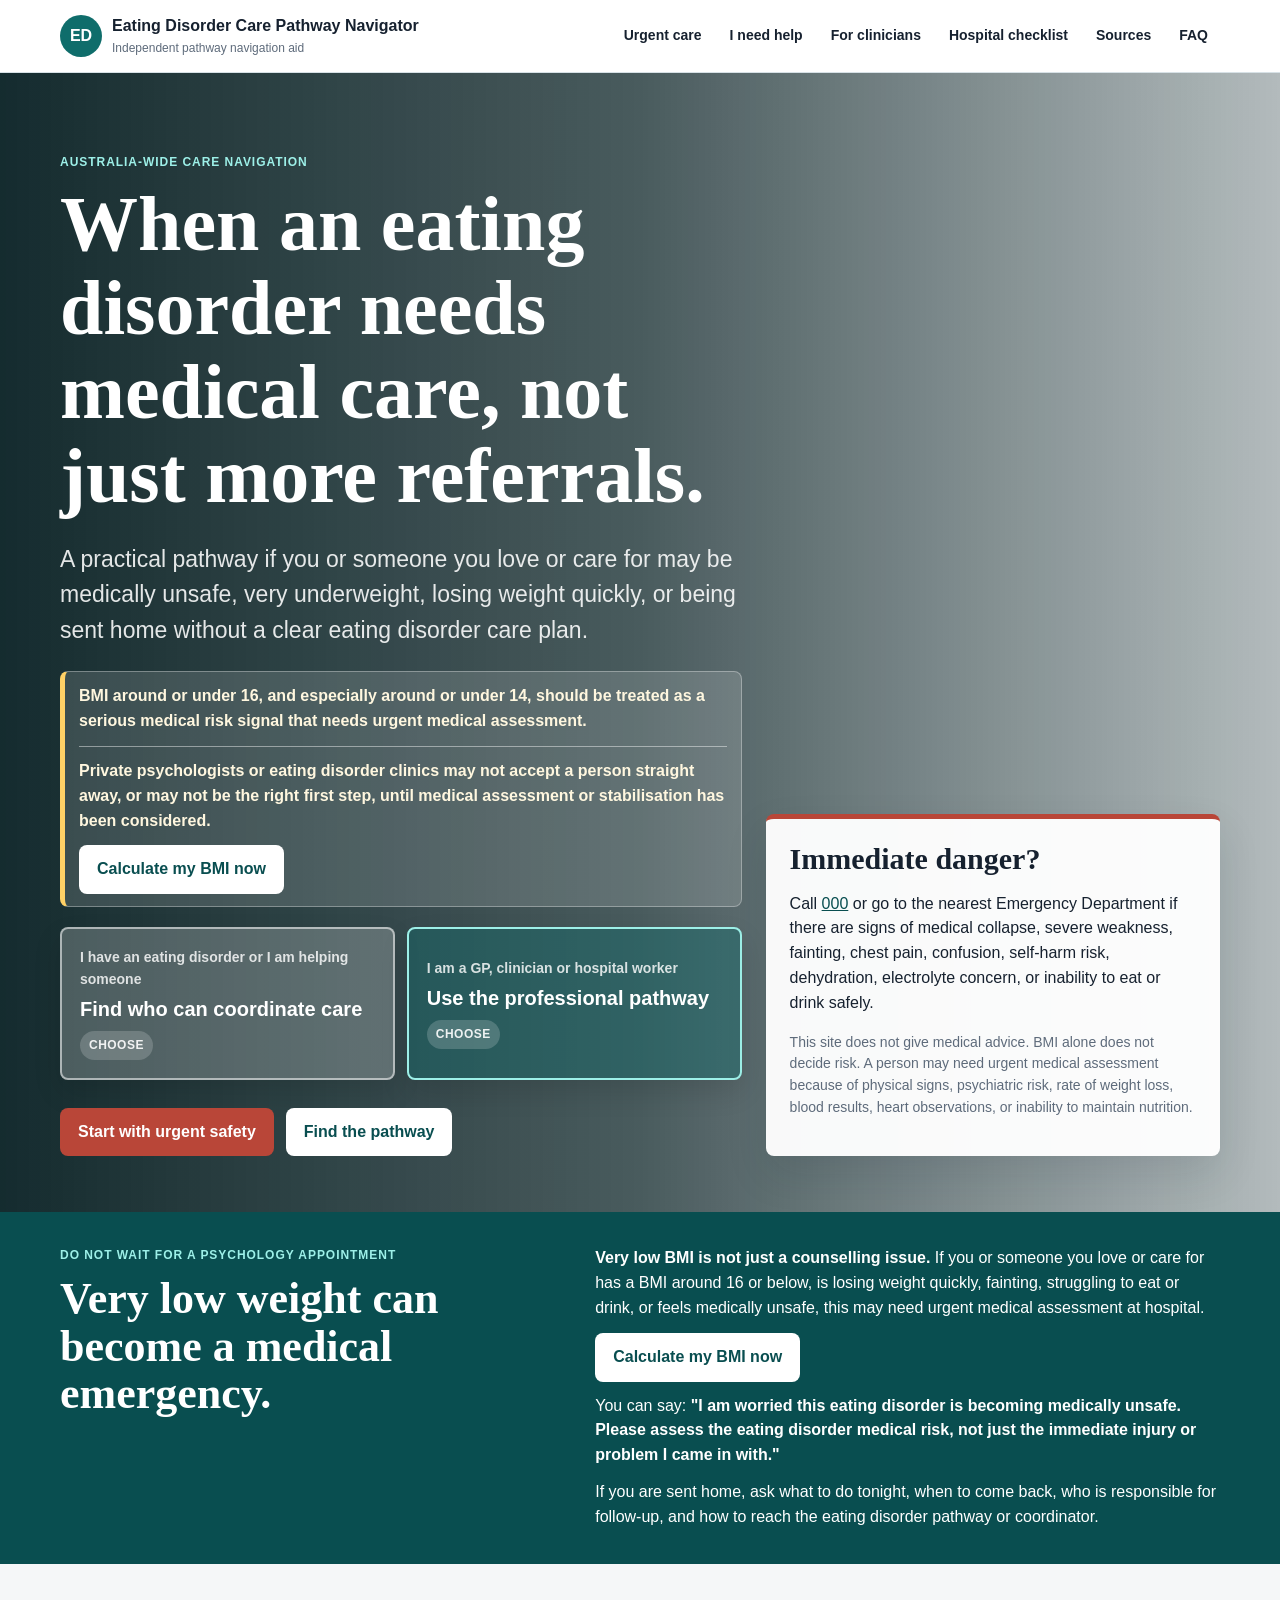
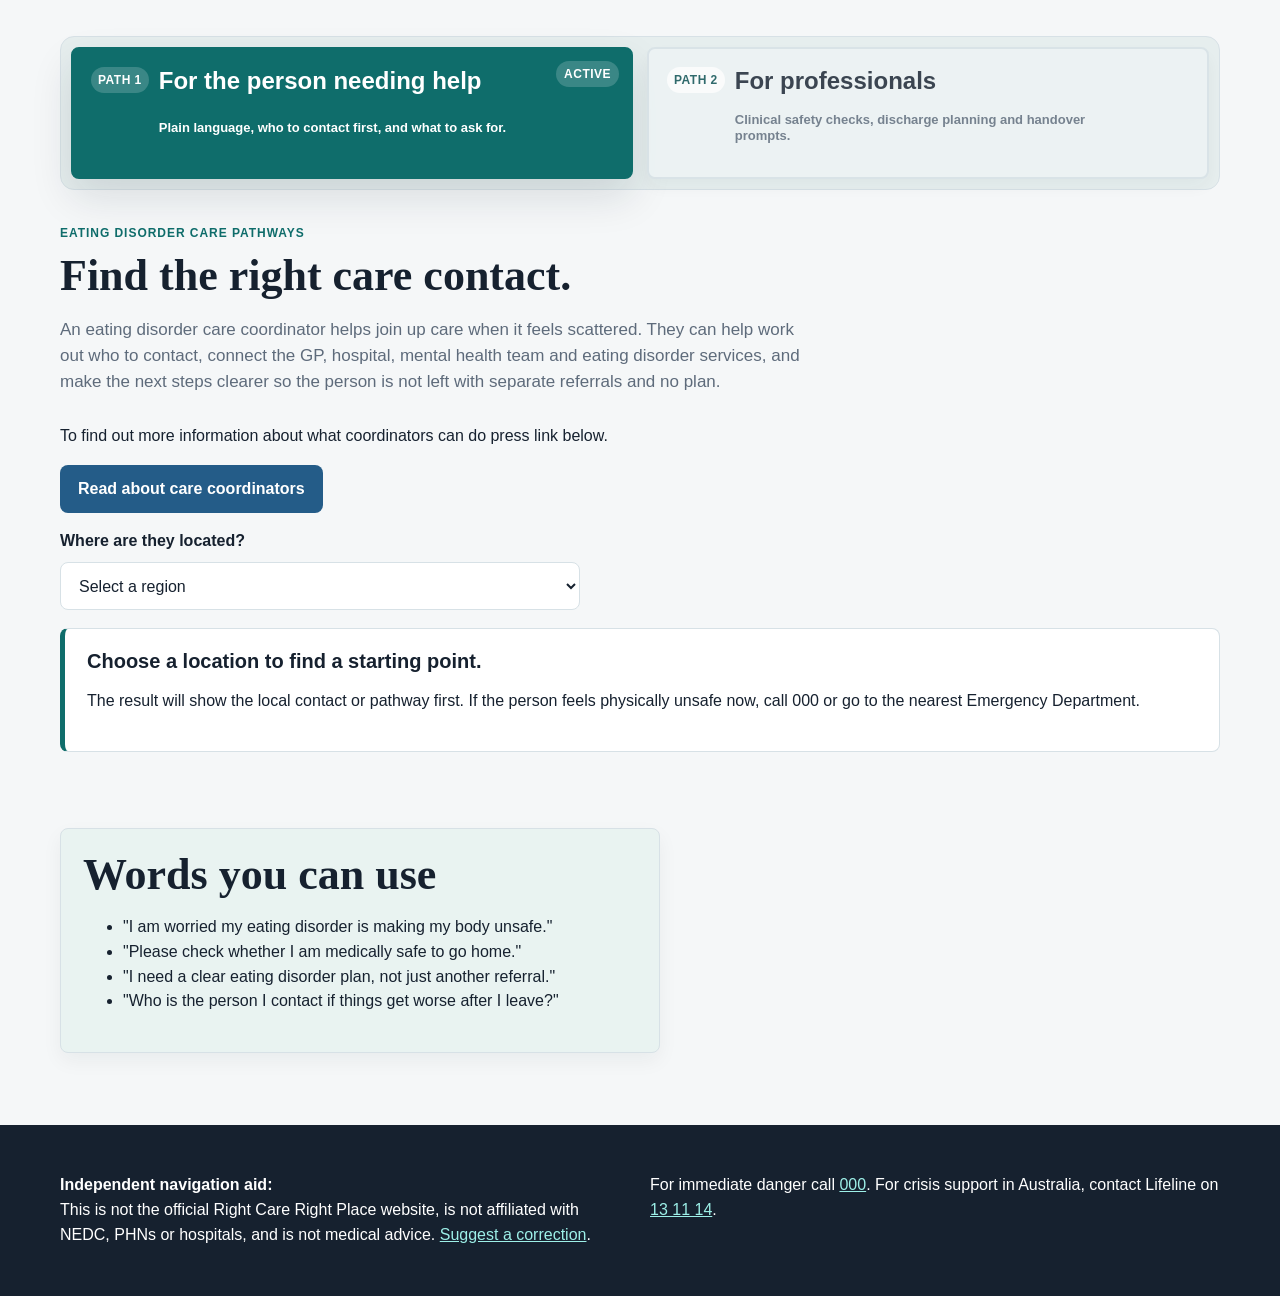
==== commit a3adf822: "Make coordinator article button blue" ====
--- a/index.html
+++ b/index.html
@@ -101,7 +101,7 @@
             </div>
 
             <p>To find out more information about what coordinators can do press link below.</p>
-            <p><a class="button secondary" href="https://nwmphn.org.au/news/navigating-eating-disorder-care-service-navigator/" target="_blank" rel="noopener noreferrer">Read about care coordinators</a></p>
+            <p><a class="button coordinator-button" href="https://nwmphn.org.au/news/navigating-eating-disorder-care-service-navigator/" target="_blank" rel="noopener noreferrer">Read about care coordinators</a></p>
 
             <div class="selector" aria-label="Regional pathway selector">
               <label for="region">Where are they located?</label>
--- a/styles.css
+++ b/styles.css
@@ -297,6 +297,7 @@
 
 .button.danger { background: var(--coral); color: #fff; }
 .button.secondary { background: #fff; color: var(--teal-dark); }
+.button.coordinator-button { background: var(--blue); color: #fff; }
 
 .triage-panel {
   background: rgba(255, 255, 255, 0.96);
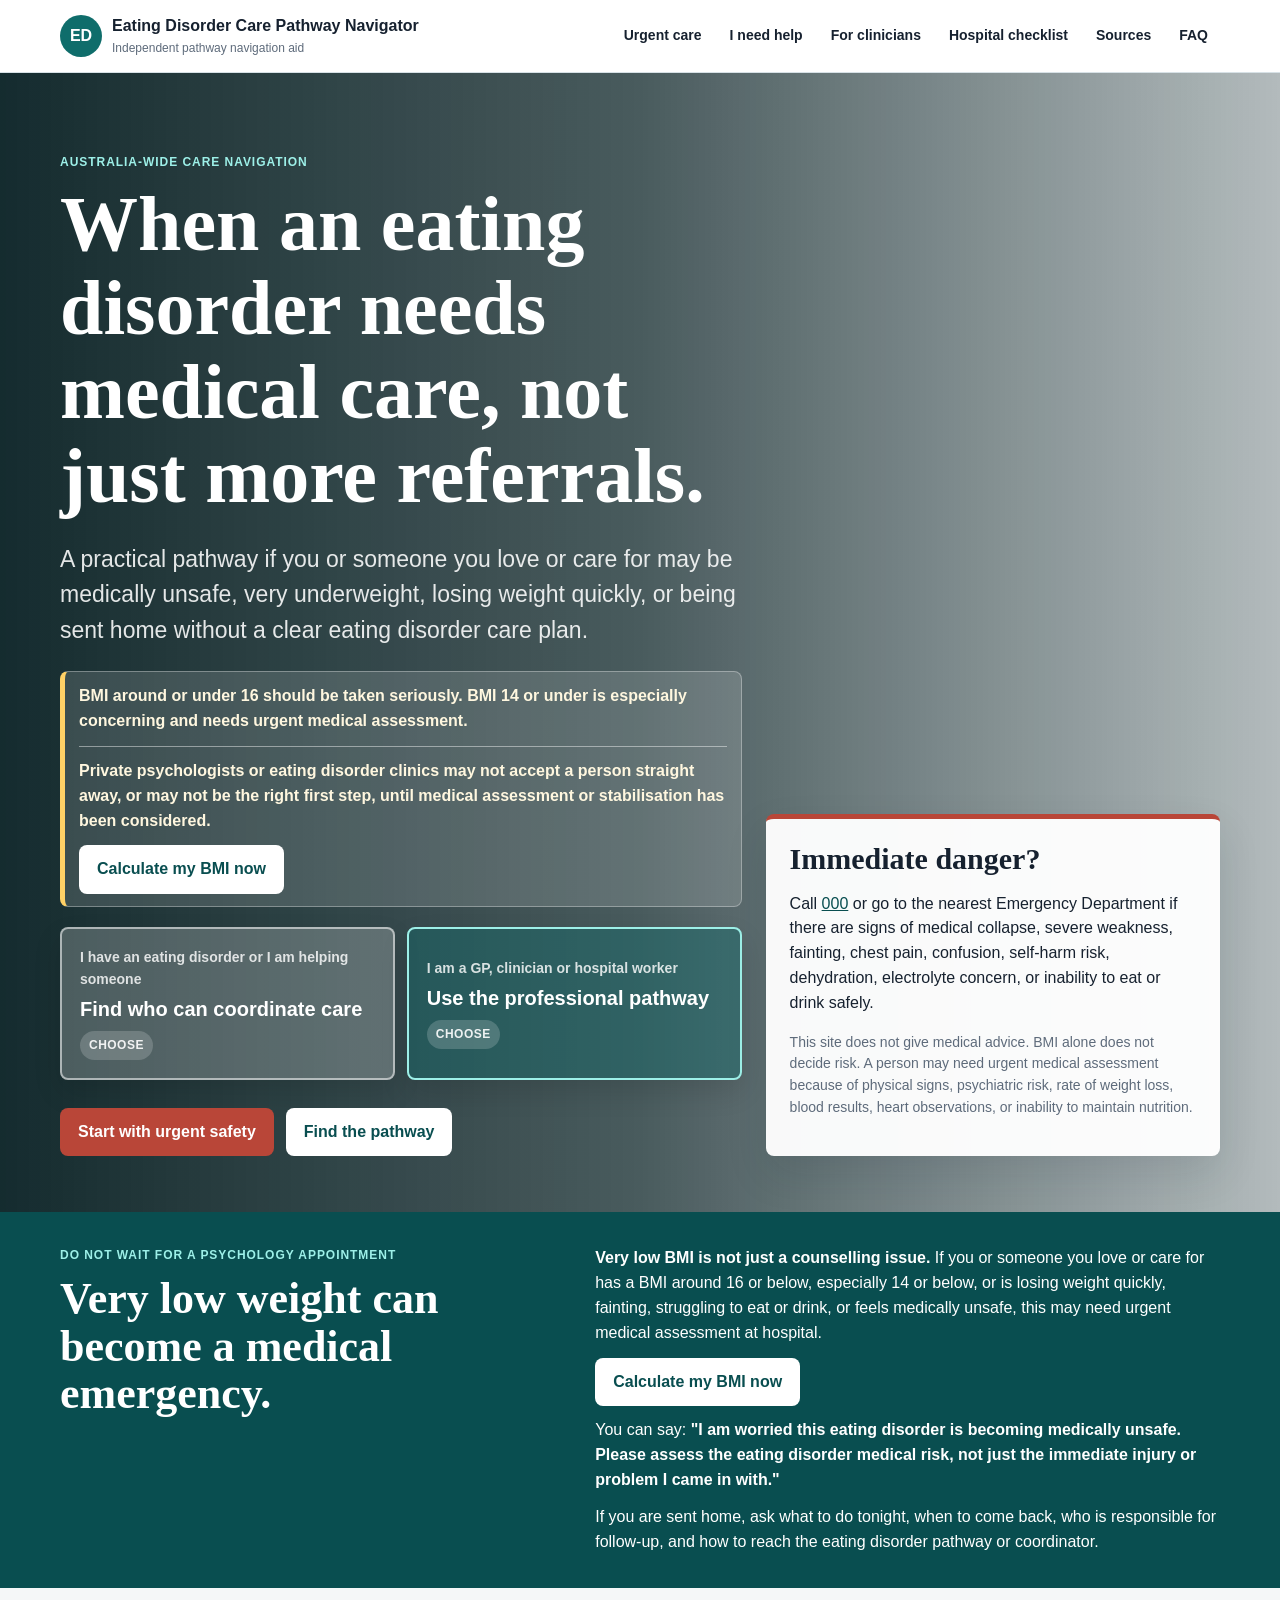
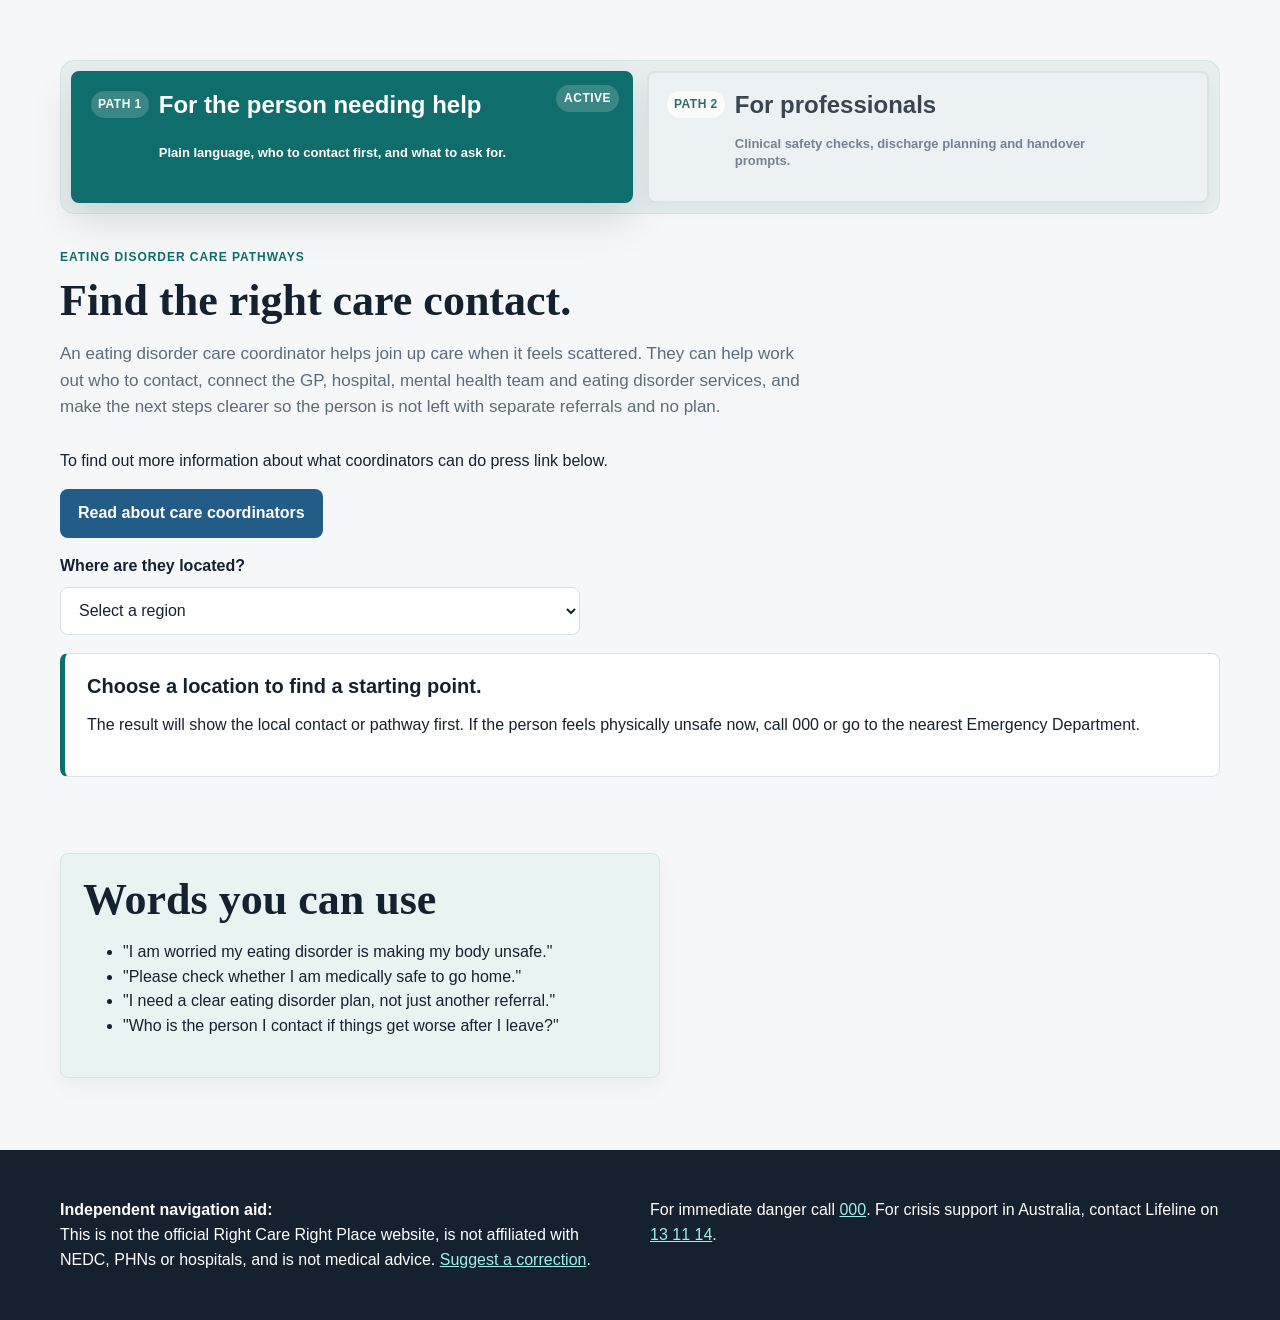
==== commit c60d47c1: "Clarify low BMI warning wording" ====
--- a/index.html
+++ b/index.html
@@ -35,7 +35,7 @@
           <h1>When an eating disorder needs medical care, not just more referrals.</h1>
           <p class="lead">A practical pathway if you or someone you love or care for may be medically unsafe, very underweight, losing weight quickly, or being sent home without a clear eating disorder care plan.</p>
           <div class="risk-note">
-            <p>BMI around or under 16, and especially around or under 14, should be treated as a serious medical risk signal that needs urgent medical assessment.</p>
+            <p>BMI around or under 16 should be taken seriously. BMI 14 or under is especially concerning and needs urgent medical assessment.</p>
             <p class="risk-note-detail">Private psychologists or eating disorder clinics may not accept a person straight away, or may not be the right first step, until medical assessment or stabilisation has been considered.</p>
             <a class="button secondary bmi-button" href="https://www.healthdirect.gov.au/bmi-calculator" target="_blank" rel="noopener noreferrer">Calculate my BMI now</a>
           </div>
@@ -69,7 +69,7 @@
           <h2>Very low weight can become a medical emergency.</h2>
         </div>
         <div class="notice-list">
-          <p><strong>Very low BMI is not just a counselling issue.</strong> If you or someone you love or care for has a BMI around 16 or below, is losing weight quickly, fainting, struggling to eat or drink, or feels medically unsafe, this may need urgent medical assessment at hospital.</p>
+          <p><strong>Very low BMI is not just a counselling issue.</strong> If you or someone you love or care for has a BMI around 16 or below, especially 14 or below, or is losing weight quickly, fainting, struggling to eat or drink, or feels medically unsafe, this may need urgent medical assessment at hospital.</p>
           <p><a class="button secondary" href="https://www.healthdirect.gov.au/bmi-calculator" target="_blank" rel="noopener noreferrer">Calculate my BMI now</a></p>
           <p>You can say: <strong>"I am worried this eating disorder is becoming medically unsafe. Please assess the eating disorder medical risk, not just the immediate injury or problem I came in with."</strong></p>
           <p>If you are sent home, ask what to do tonight, when to come back, who is responsible for follow-up, and how to reach the eating disorder pathway or coordinator.</p>
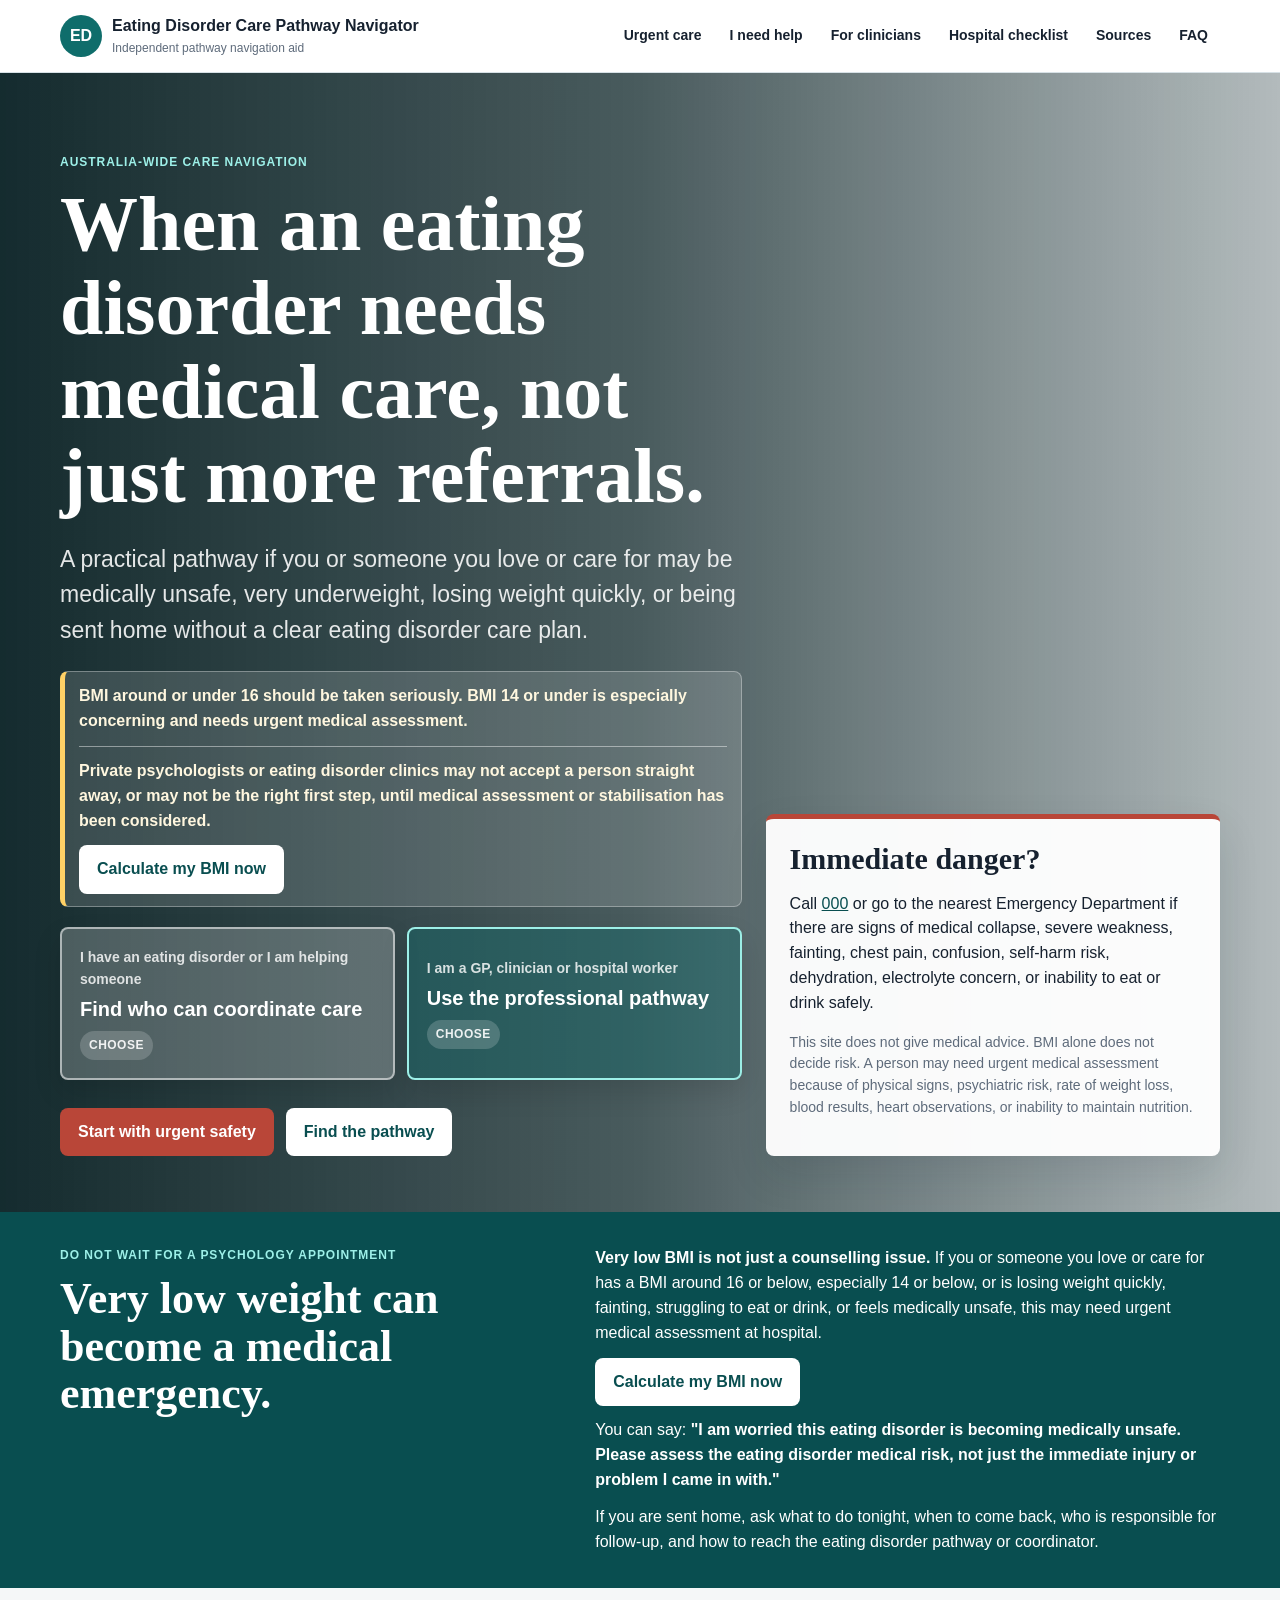
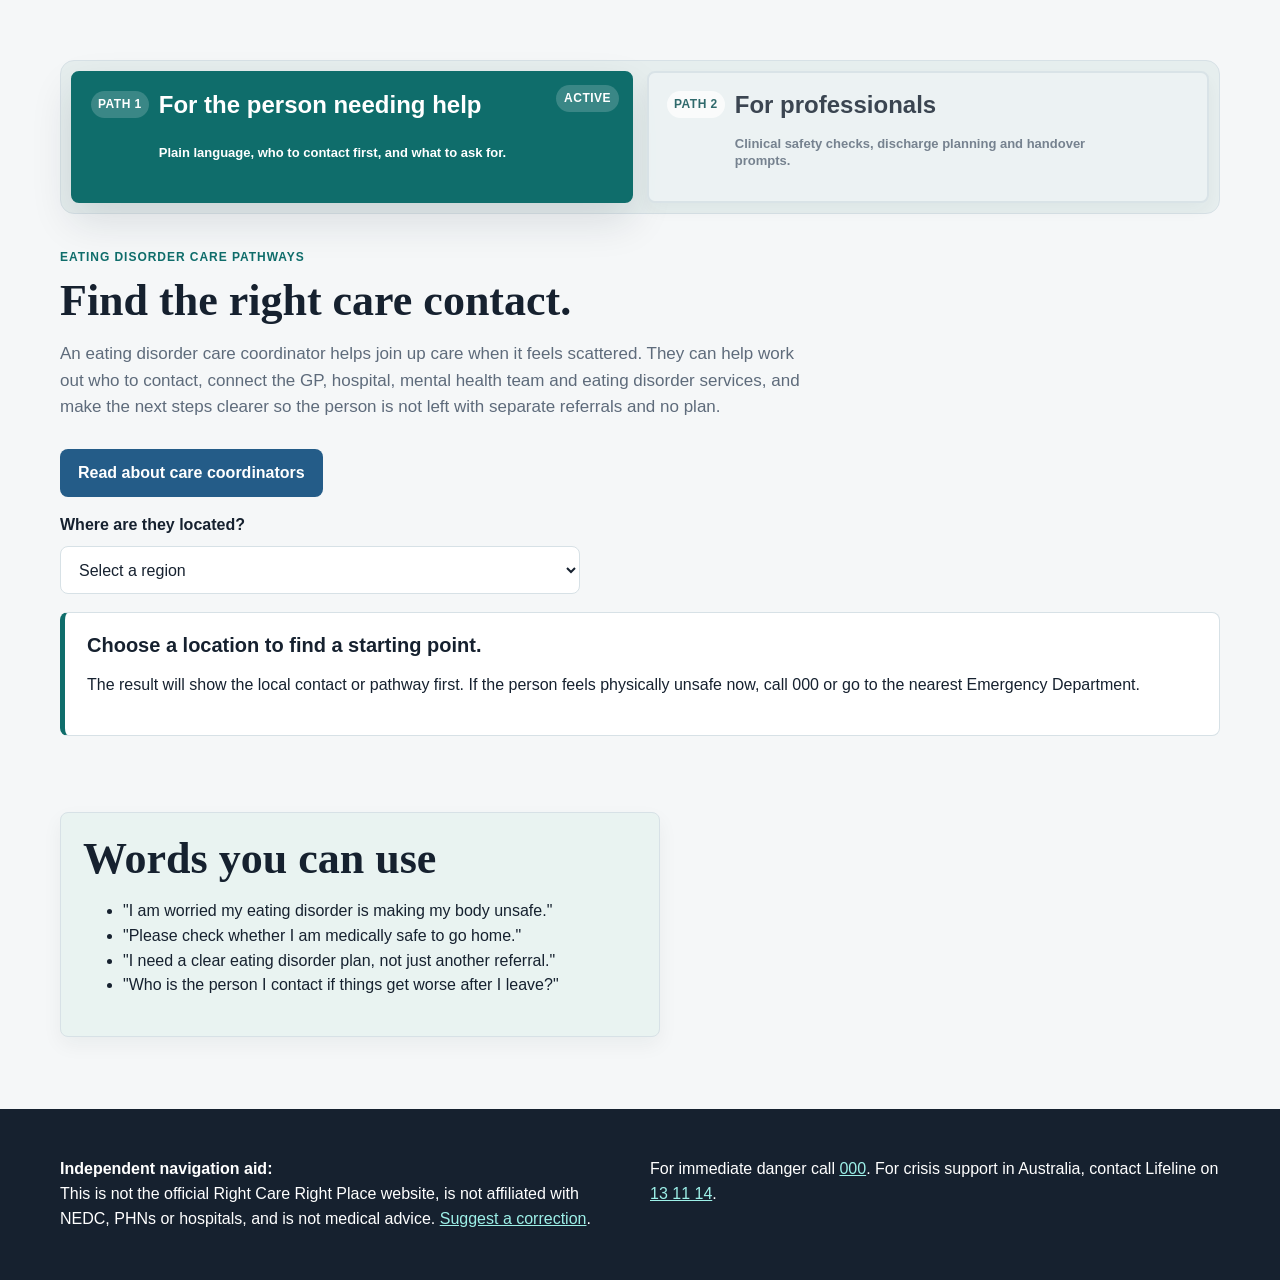
==== commit f62c045b: "Remove coordinator button intro sentence" ====
--- a/index.html
+++ b/index.html
@@ -100,7 +100,6 @@
               <p>An eating disorder care coordinator helps join up care when it feels scattered. They can help work out who to contact, connect the GP, hospital, mental health team and eating disorder services, and make the next steps clearer so the person is not left with separate referrals and no plan.</p>
             </div>
 
-            <p>To find out more information about what coordinators can do press link below.</p>
             <p><a class="button coordinator-button" href="https://nwmphn.org.au/news/navigating-eating-disorder-care-service-navigator/" target="_blank" rel="noopener noreferrer">Read about care coordinators</a></p>
 
             <div class="selector" aria-label="Regional pathway selector">
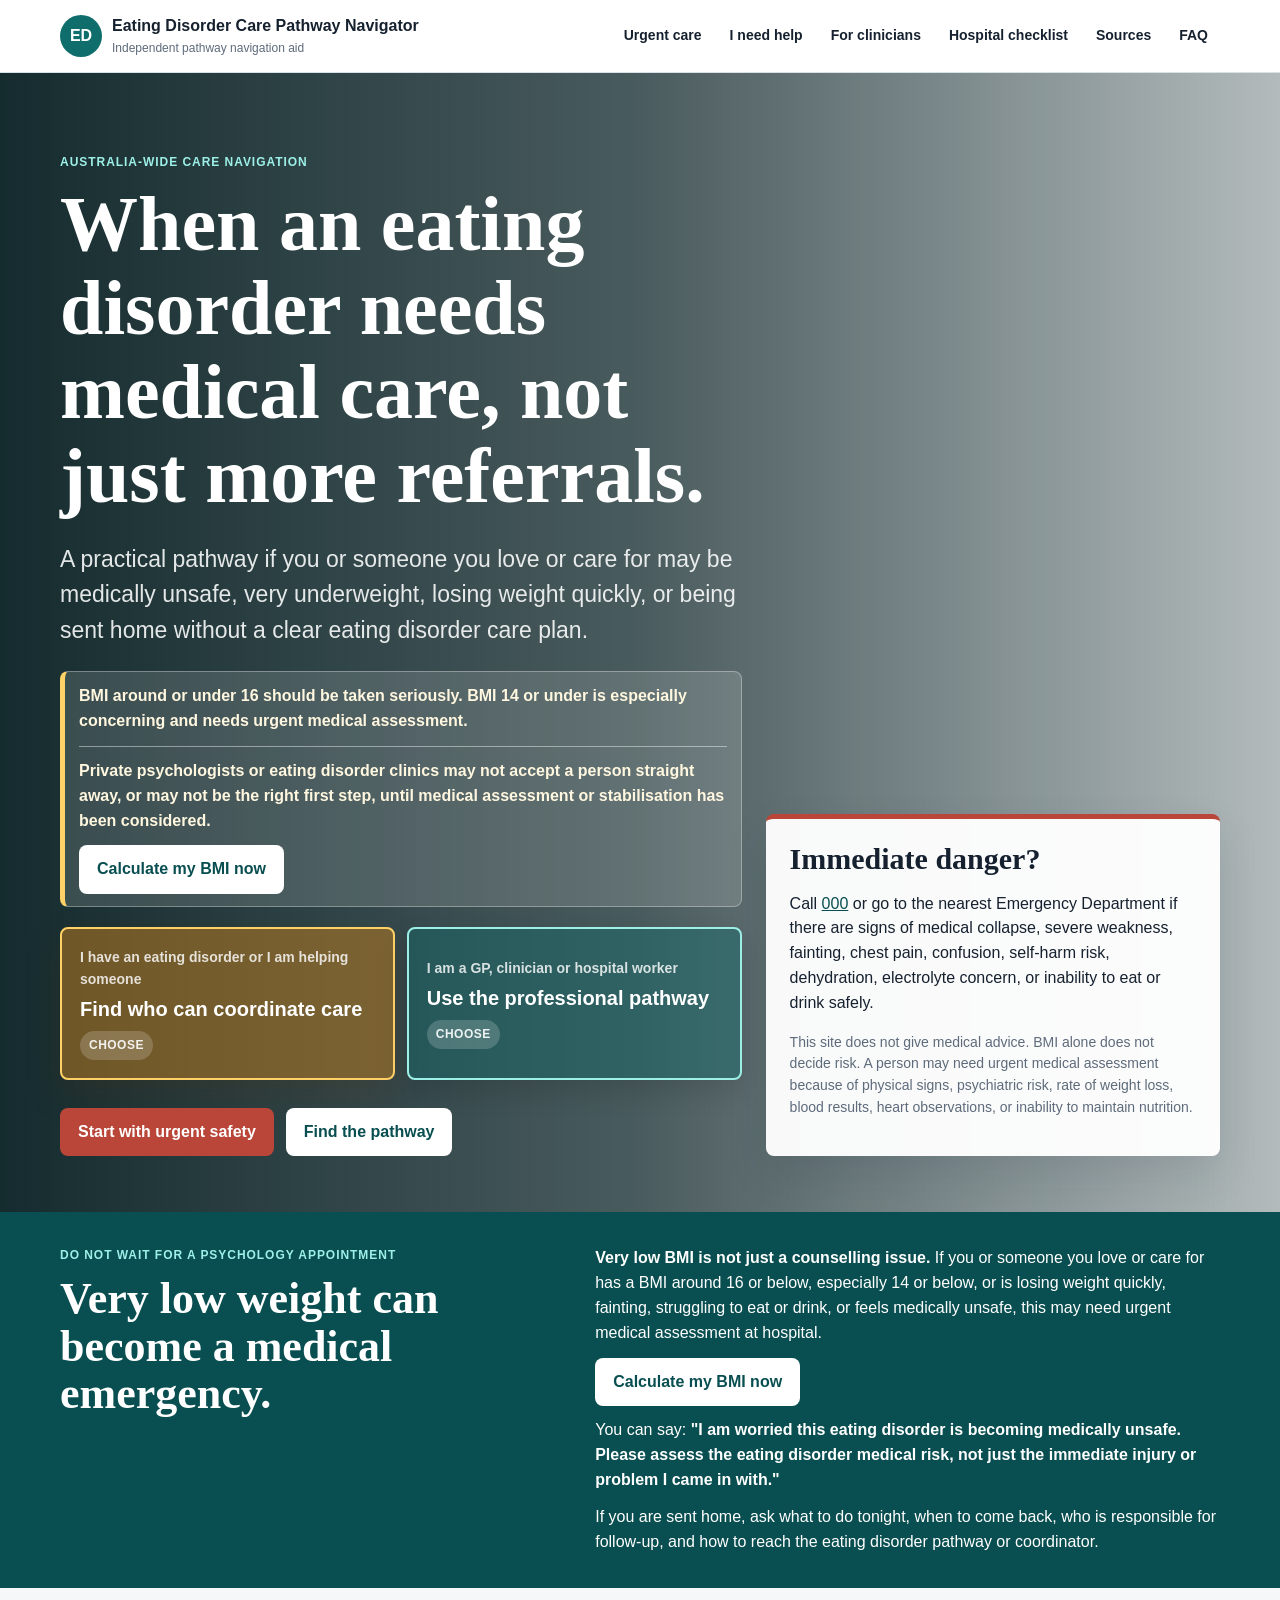
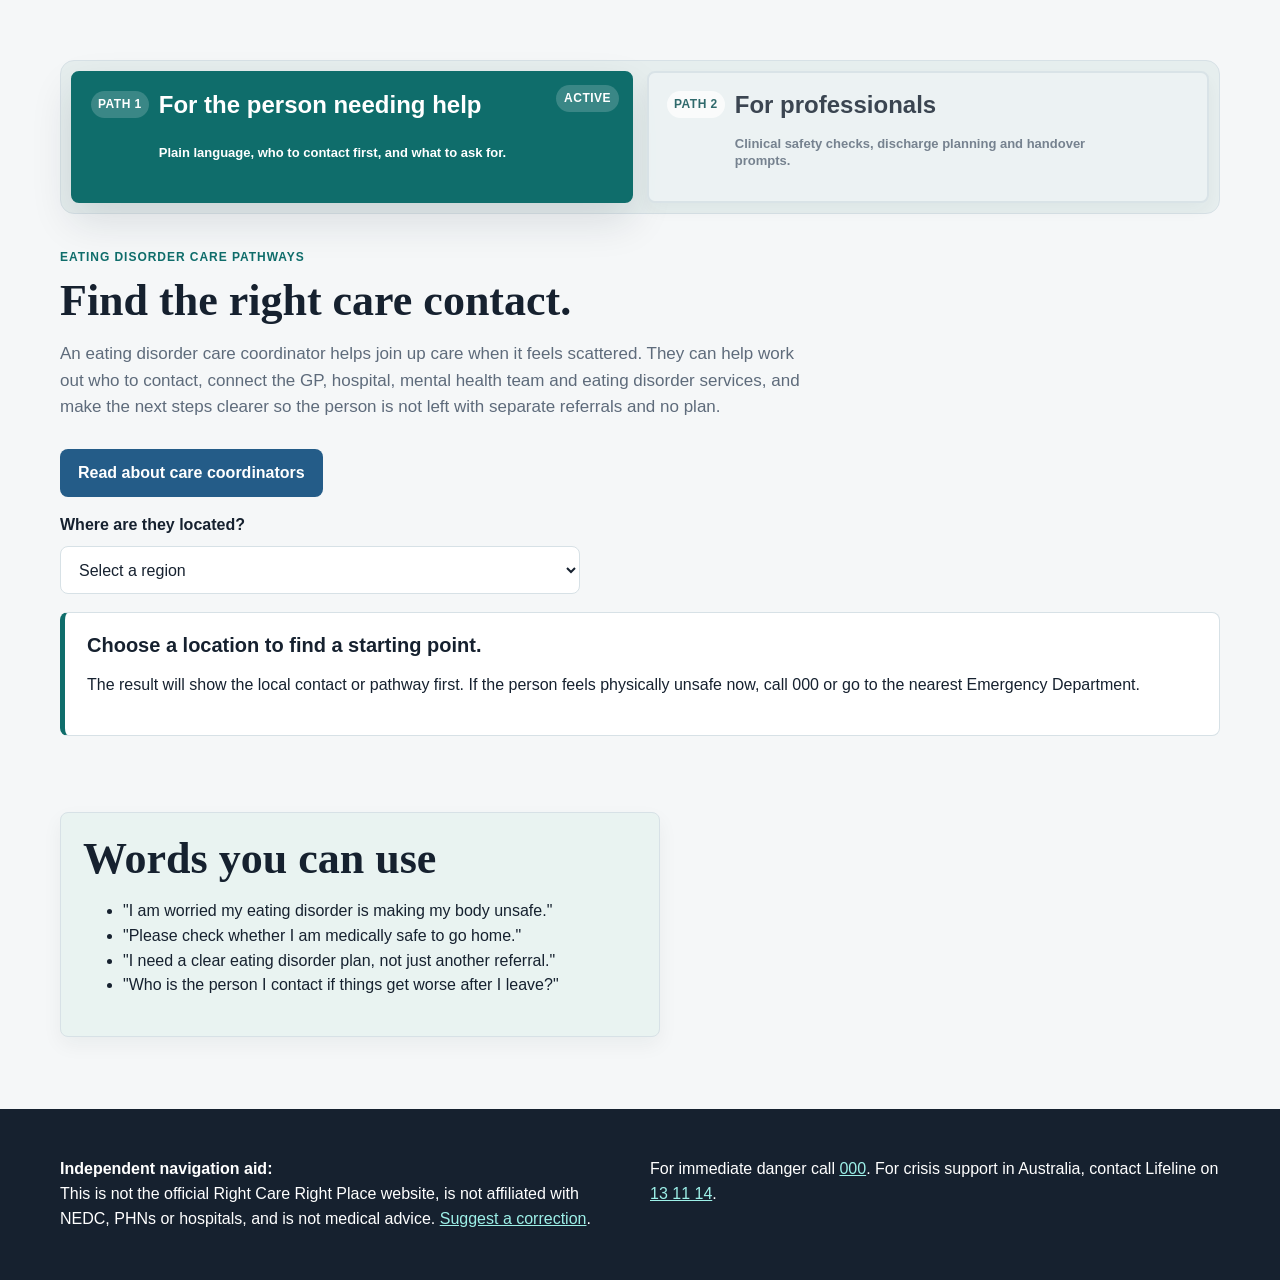
==== commit f0afe833: "Highlight personal pathway card" ====
--- a/index.html
+++ b/index.html
@@ -40,7 +40,7 @@
             <a class="button secondary bmi-button" href="https://www.healthdirect.gov.au/bmi-calculator" target="_blank" rel="noopener noreferrer">Calculate my BMI now</a>
           </div>
           <div class="entry-points" aria-label="Choose your pathway">
-            <a class="entry-card" href="#people-panel">
+            <a class="entry-card personal" href="#people-panel">
               <span>I have an eating disorder or I am helping someone</span>
               <strong>Find who can coordinate care</strong>
             </a>
--- a/styles.css
+++ b/styles.css
@@ -255,6 +255,12 @@
   line-height: 1.12;
 }
 
+.entry-card.personal {
+  border-color: #ffd166;
+  background: rgba(183, 121, 31, 0.54);
+  box-shadow: 0 14px 34px rgba(80, 42, 8, 0.24);
+}
+
 .entry-card.clinical {
   border-color: #9df0e8;
   background: rgba(15, 109, 107, 0.42);
